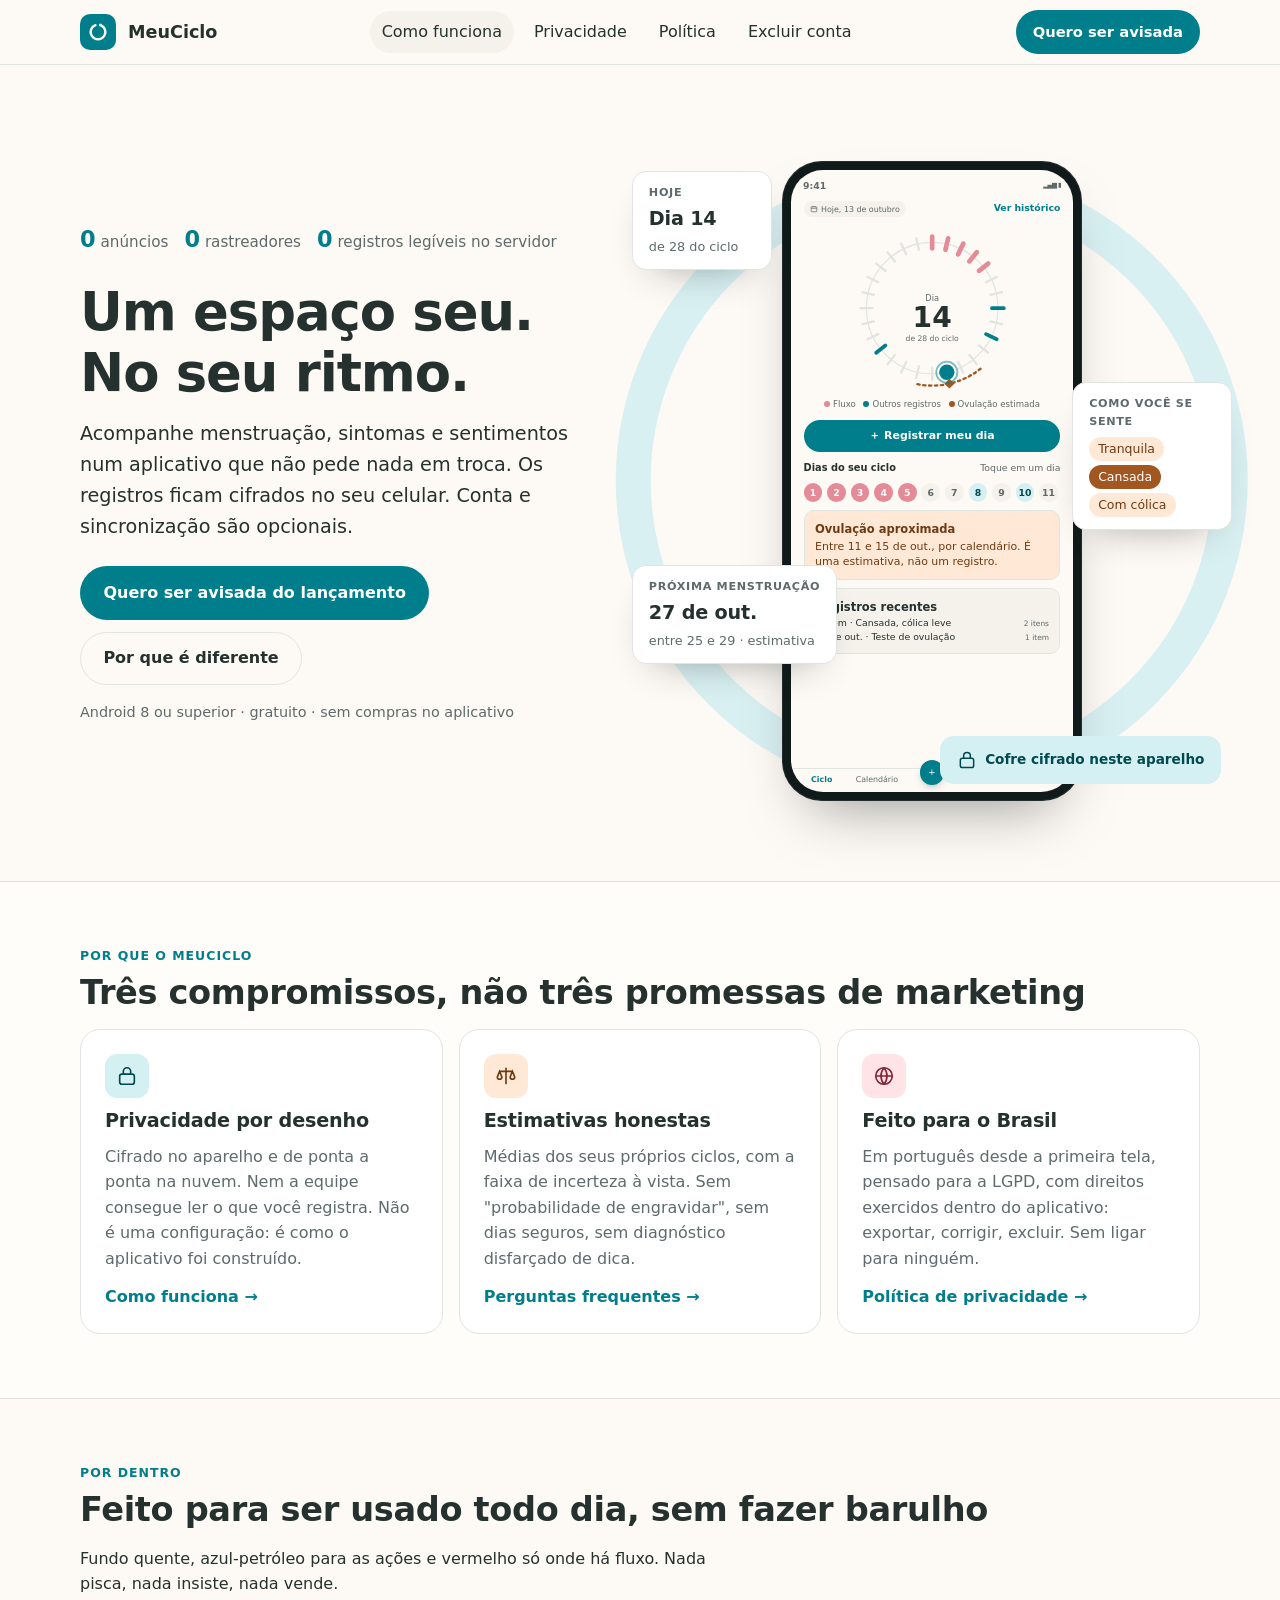
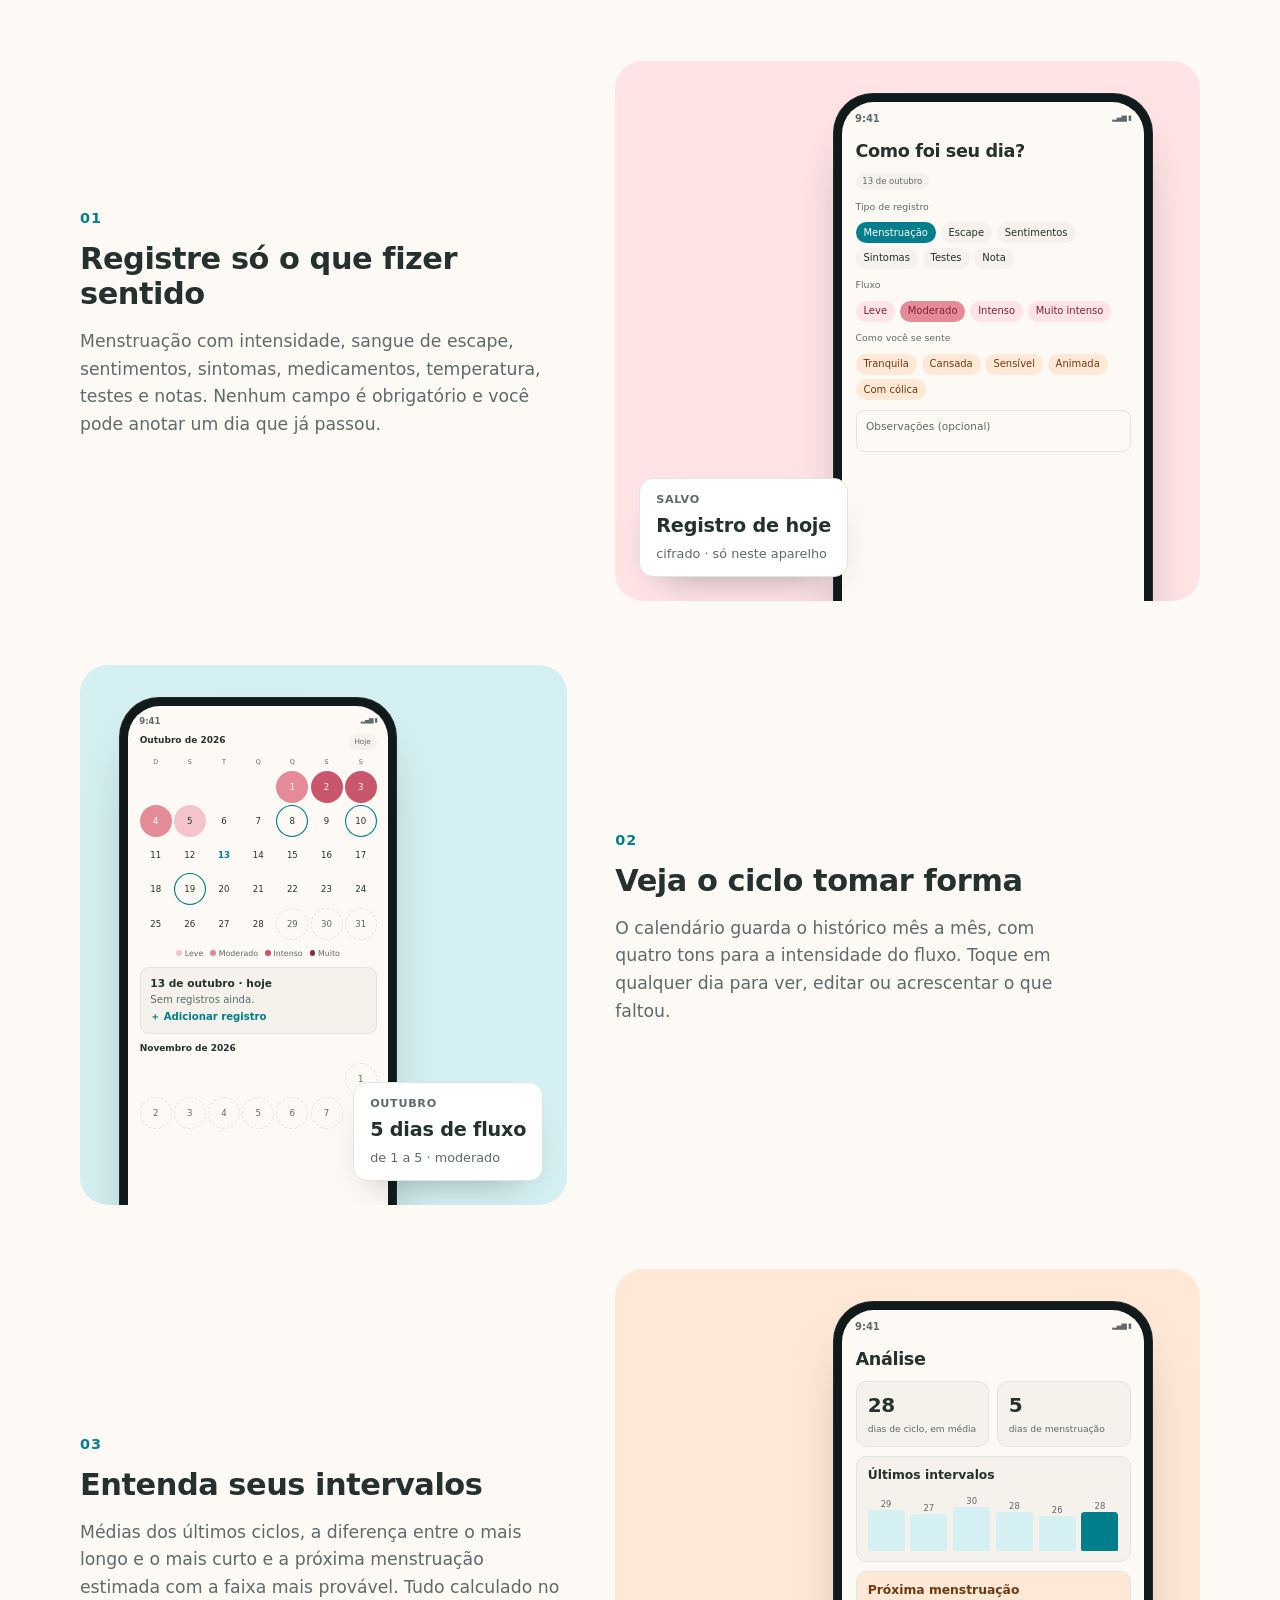
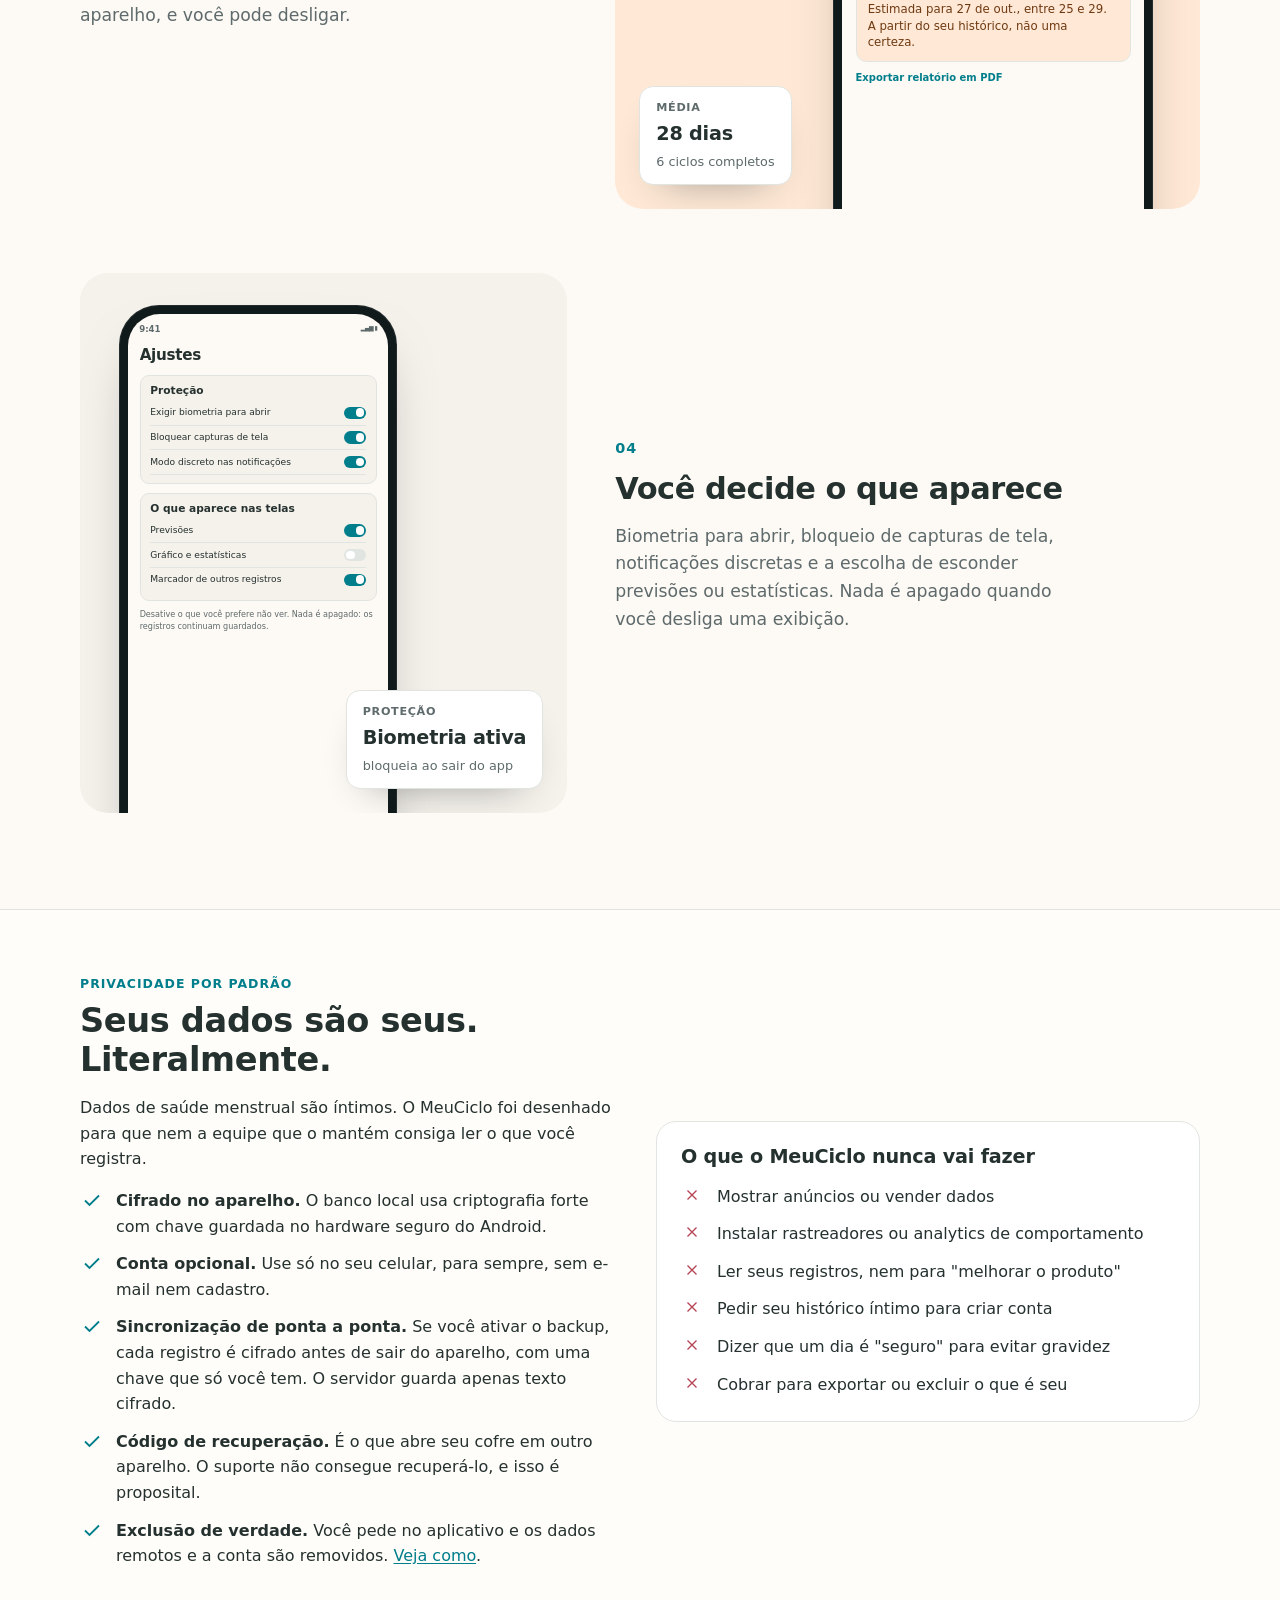
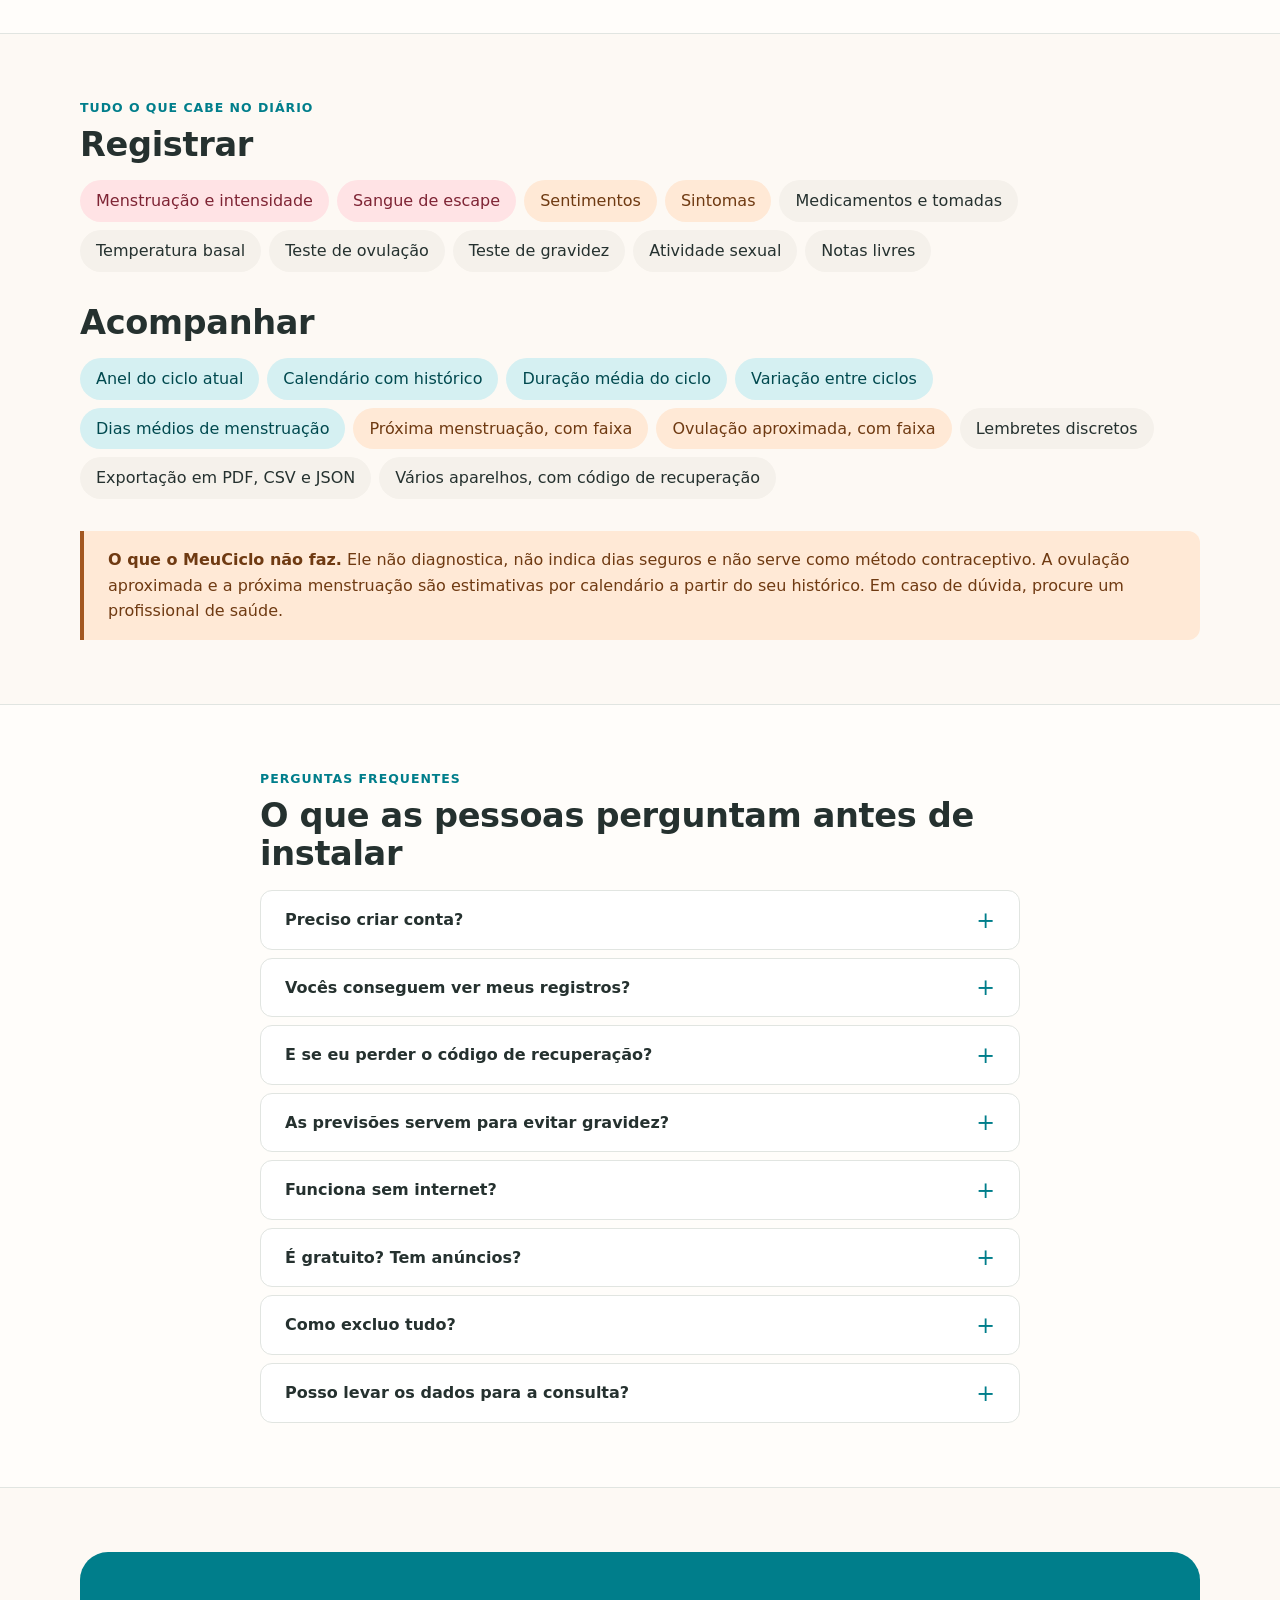
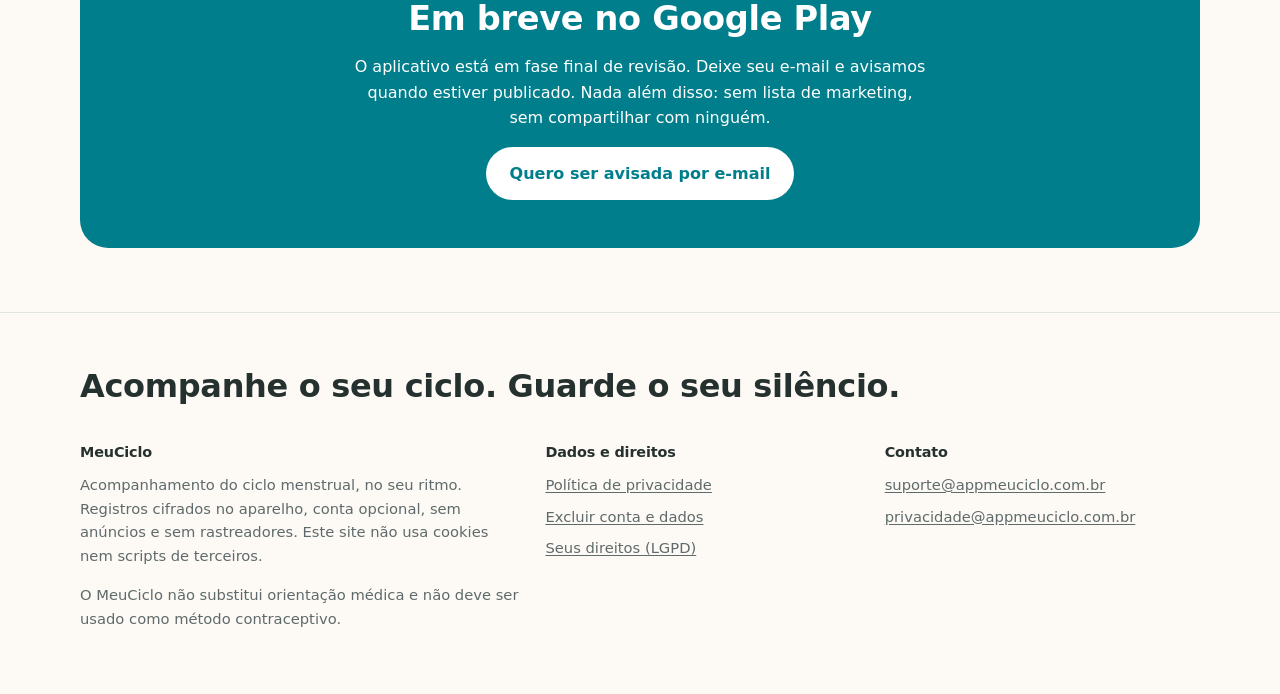
==== index.html @ abb81187 "Add privacy policy page for MeuCiclo application" ====
<!doctype html>
<html lang="pt-BR">
<head>
<meta charset="utf-8">
<meta name="viewport" content="width=device-width, initial-scale=1">
<title>MeuCiclo — um espaço seu, no seu ritmo</title>
<meta name="description" content="Aplicativo Android para acompanhar o ciclo menstrual com registros cifrados no aparelho, conta opcional, sem anúncios e sem rastreadores.">
<link rel="icon" href="/assets/logo.svg" type="image/svg+xml">
<link rel="canonical" href="https://appmeuciclo.com.br/">
<meta name="theme-color" content="#007E8B">
<meta property="og:title" content="MeuCiclo — um espaço seu, no seu ritmo">
<meta property="og:description" content="Aplicativo Android para acompanhar o ciclo menstrual com registros cifrados no aparelho, conta opcional, sem anúncios e sem rastreadores.">
<meta property="og:type" content="website">
<meta property="og:url" content="https://appmeuciclo.com.br/">
<meta property="og:locale" content="pt_BR">
<link rel="stylesheet" href="/assets/styles.css">
</head>
<body>
<a class="skip" href="#conteudo">Ir para o conteúdo</a>
<header class="top"><div class="wrap">
  <a class="brand" href="/"><svg viewBox="0 0 108 108" aria-hidden="true"><rect width="108" height="108" fill="#007E8B"/><path d="M61.52,33.33 A22,22 0 1 1 46.48,33.33" fill="none" stroke="#F7F9F6" stroke-width="7" stroke-linecap="round"/><circle cx="61.52" cy="33.33" r="4.5" fill="#D6EBE1"/></svg> MeuCiclo</a>
  <nav class="nav" aria-label="Principal">
    <a href="/#como-funciona" aria-current="page">Como funciona</a>
    <a href="/#privacidade">Privacidade</a>
    <a href="/privacidade">Política</a>
    <a href="/excluir-conta">Excluir conta</a>
  </nav>
  <a class="btn btn-primary btn-sm head-cta" href="#download">Quero ser avisada</a>
</div></header>
<main id="conteudo">
<section class="hero"><div class="wrap">
  <div class="hero-copy">
    <ul class="proof" aria-label="O que o MeuCiclo não tem">
      <li><b>0</b> anúncios</li><li><b>0</b> rastreadores</li><li><b>0</b> registros legíveis no servidor</li>
    </ul>
    <h1>Um espaço seu.<br>No seu ritmo.</h1>
    <p class="lead">Acompanhe menstruação, sintomas e sentimentos num aplicativo que não pede nada em troca. Os registros ficam cifrados no seu celular. Conta e sincronização são opcionais.</p>
    <div class="actions">
      <a class="btn btn-primary" href="#download">Quero ser avisada do lançamento</a>
      <a class="btn btn-ghost" href="#por-que">Por que é diferente</a>
    </div>
    <p class="note muted">Android 8 ou superior · gratuito · sem compras no aplicativo</p>
  </div>
  <div class="hero-art" aria-hidden="true">
    <div class="halo"></div>
    <div class="phone"><div class="screen"><div class="status"><span>9:41</span><span>▂▄▆ ▮</span></div><div class="body">
  <div class="row"><span class="chip"><svg viewBox="0 0 24 24" fill="none" stroke="currentColor" stroke-width="2.2" aria-hidden="true"><rect x="3.5" y="5" width="17" height="15.5" rx="2.5"/><path d="M3.5 10h17M8 3v4M16 3v4"/></svg> Hoje, 13 de outubro</span><span class="link">Ver histórico</span></div>
  <svg class="ring" viewBox="0 0 140 140" role="img" aria-label="Anel do ciclo com 28 dias, cinco dias de fluxo e o dia de hoje destacado"><circle cx="70" cy="70" r="56" fill="none" stroke="var(--outline)" stroke-width="1"/><line x1="70.0" y1="19.0" x2="70.0" y2="9.0" stroke="var(--flow-2)" stroke-width="4" stroke-linecap="round"/><line x1="81.3" y1="20.3" x2="83.6" y2="10.5" stroke="var(--flow-2)" stroke-width="4" stroke-linecap="round"/><line x1="92.1" y1="24.1" x2="96.5" y2="15.0" stroke="var(--flow-2)" stroke-width="4" stroke-linecap="round"/><line x1="101.8" y1="30.1" x2="108.0" y2="22.3" stroke="var(--flow-2)" stroke-width="4" stroke-linecap="round"/><line x1="109.9" y1="38.2" x2="117.7" y2="32.0" stroke="var(--flow-2)" stroke-width="4" stroke-linecap="round"/><line x1="115.9" y1="47.9" x2="125.0" y2="43.5" stroke="var(--outline)" stroke-width="2" stroke-linecap="round"/><line x1="119.7" y1="58.7" x2="129.5" y2="56.4" stroke="var(--outline)" stroke-width="2" stroke-linecap="round"/><line x1="121.0" y1="70.0" x2="131.0" y2="70.0" stroke="var(--primary)" stroke-width="3.2" stroke-linecap="round"/><line x1="119.7" y1="81.3" x2="129.5" y2="83.6" stroke="var(--outline)" stroke-width="2" stroke-linecap="round"/><line x1="115.9" y1="92.1" x2="125.0" y2="96.5" stroke="var(--primary)" stroke-width="3.2" stroke-linecap="round"/><line x1="109.9" y1="101.8" x2="117.7" y2="108.0" stroke="var(--outline)" stroke-width="2" stroke-linecap="round"/><line x1="101.8" y1="109.9" x2="108.0" y2="117.7" stroke="var(--outline)" stroke-width="2" stroke-linecap="round"/><line x1="92.1" y1="115.9" x2="96.5" y2="125.0" stroke="var(--outline)" stroke-width="2" stroke-linecap="round"/><line x1="81.3" y1="119.7" x2="83.6" y2="129.5" stroke="var(--outline)" stroke-width="2" stroke-linecap="round"/><line x1="70.0" y1="121.0" x2="70.0" y2="131.0" stroke="var(--outline)" stroke-width="2" stroke-linecap="round"/><line x1="58.7" y1="119.7" x2="56.4" y2="129.5" stroke="var(--outline)" stroke-width="2" stroke-linecap="round"/><line x1="47.9" y1="115.9" x2="43.5" y2="125.0" stroke="var(--outline)" stroke-width="2" stroke-linecap="round"/><line x1="38.2" y1="109.9" x2="32.0" y2="117.7" stroke="var(--outline)" stroke-width="2" stroke-linecap="round"/><line x1="30.1" y1="101.8" x2="22.3" y2="108.0" stroke="var(--primary)" stroke-width="3.2" stroke-linecap="round"/><line x1="24.1" y1="92.1" x2="15.0" y2="96.5" stroke="var(--outline)" stroke-width="2" stroke-linecap="round"/><line x1="20.3" y1="81.3" x2="10.5" y2="83.6" stroke="var(--outline)" stroke-width="2" stroke-linecap="round"/><line x1="19.0" y1="70.0" x2="9.0" y2="70.0" stroke="var(--outline)" stroke-width="2" stroke-linecap="round"/><line x1="20.3" y1="58.7" x2="10.5" y2="56.4" stroke="var(--outline)" stroke-width="2" stroke-linecap="round"/><line x1="24.1" y1="47.9" x2="15.0" y2="43.5" stroke="var(--outline)" stroke-width="2" stroke-linecap="round"/><line x1="30.1" y1="38.2" x2="22.3" y2="32.0" stroke="var(--outline)" stroke-width="2" stroke-linecap="round"/><line x1="38.2" y1="30.1" x2="32.0" y2="22.3" stroke="var(--outline)" stroke-width="2" stroke-linecap="round"/><line x1="47.9" y1="24.1" x2="43.5" y2="15.0" stroke="var(--outline)" stroke-width="2" stroke-linecap="round"/><line x1="58.7" y1="20.3" x2="56.4" y2="10.5" stroke="var(--outline)" stroke-width="2" stroke-linecap="round"/><path d="M111.2,121.6 A66,66 0 0 1 55.3,134.3" fill="none" stroke="var(--warm)" stroke-width="2" stroke-dasharray="2 3" stroke-linecap="round"/><rect x="81.7" y="131.3" width="6" height="6" transform="rotate(45 84.7 134.3)" fill="var(--warm)"/><circle cx="82.5" cy="124.6" r="6.5" fill="var(--primary)"/><circle cx="82.5" cy="124.6" r="9" fill="none" stroke="var(--primary)" stroke-width="1.5" opacity=".5"/><text x="70" y="64" text-anchor="middle" font-size="7" fill="var(--muted)">Dia</text><text x="70" y="86" text-anchor="middle" font-size="24" font-weight="800" fill="var(--fg)">14</text><text x="70" y="98" text-anchor="middle" font-size="6.5" fill="var(--muted)">de 28 do ciclo</text></svg>
  <div class="legend"><span style="--c:var(--flow-2)">Fluxo</span><span style="--c:var(--primary)">Outros registros</span><span style="--c:var(--warm)">Ovulação estimada</span></div>
  <div class="cta">＋ Registrar meu dia</div>
  <div class="row"><b>Dias do seu ciclo</b><span class="muted">Toque em um dia</span></div>
  <div class="dots"><i class="f">1</i><i class="f">2</i><i class="f">3</i><i class="f">4</i><i class="f">5</i><i>6</i><i>7</i><i class="o">8</i><i>9</i><i class="o">10</i><i>11</i><i>12</i><i>13</i><i class="t">14</i><i>15</i></div>
  <div class="card warm"><h4>Ovulação aproximada</h4>Entre 11 e 15 de out., por calendário. É uma estimativa, não um registro.</div>
  <div class="card"><h4>Registros recentes</h4><div class="row"><span>Ontem · Cansada, cólica leve</span><span class="label">2 itens</span></div><div class="row"><span>10 de out. · Teste de ovulação</span><span class="label">1 item</span></div></div>
</div><div class="tabs"><span class="on">Ciclo</span><span class="">Calendário</span><span><span class="fab">+</span></span><span class="">Análise</span><span class="">Perfil</span></div></div></div>
    <div class="frag f1"><span class="k">Hoje</span><b>Dia 14</b><small>de 28 do ciclo</small></div>
    <div class="frag f2"><span class="k">Como você se sente</span><div class="chips"><span>Tranquila</span><span class="on">Cansada</span><span>Com cólica</span></div></div>
    <div class="frag f3"><span class="k">Próxima menstruação</span><b>27 de out.</b><small>entre 25 e 29 · estimativa</small></div>
    <div class="frag f4"><svg viewBox="0 0 24 24" fill="none" stroke="currentColor" stroke-width="1.8" aria-hidden="true"><rect x="4" y="10" width="16" height="11" rx="2.5"/><path d="M8 10V7a4 4 0 0 1 8 0v3"/></svg><span>Cofre cifrado neste aparelho</span></div>
  </div>
</div></section>

<section id="por-que" class="alt"><div class="wrap">
  <p class="eyebrow">Por que o MeuCiclo</p>
  <h2>Três compromissos, não três promessas de marketing</h2>
  <div class="pillars">
    <a class="pillar" href="#privacidade"><span class="ic p"><svg viewBox="0 0 24 24" fill="none" stroke="currentColor" stroke-width="1.8" aria-hidden="true"><rect x="4" y="10" width="16" height="11" rx="2.5"/><path d="M8 10V7a4 4 0 0 1 8 0v3"/></svg></span><h3>Privacidade por desenho</h3><p>Cifrado no aparelho e de ponta a ponta na nuvem. Nem a equipe consegue ler o que você registra. Não é uma configuração: é como o aplicativo foi construído.</p><span class="more">Como funciona</span></a>
    <a class="pillar" href="#faq"><span class="ic w"><svg viewBox="0 0 24 24" fill="none" stroke="currentColor" stroke-width="1.8" aria-hidden="true"><path d="M12 3v18M5 7h14M5 7l-2.5 6a2.5 2.5 0 0 0 5 0L5 7zM19 7l-2.5 6a2.5 2.5 0 0 0 5 0L19 7z"/></svg></span><h3>Estimativas honestas</h3><p>Médias dos seus próprios ciclos, com a faixa de incerteza à vista. Sem "probabilidade de engravidar", sem dias seguros, sem diagnóstico disfarçado de dica.</p><span class="more">Perguntas frequentes</span></a>
    <a class="pillar" href="/privacidade"><span class="ic f"><svg viewBox="0 0 24 24" fill="none" stroke="currentColor" stroke-width="1.8" aria-hidden="true"><circle cx="12" cy="12" r="9"/><path d="M3.5 12h17M12 3a14 14 0 0 1 0 18M12 3a14 14 0 0 0 0 18"/></svg></span><h3>Feito para o Brasil</h3><p>Em português desde a primeira tela, pensado para a LGPD, com direitos exercidos dentro do aplicativo: exportar, corrigir, excluir. Sem ligar para ninguém.</p><span class="more">Política de privacidade</span></a>
  </div>
</div></section>

<section id="como-funciona"><div class="wrap">
  <p class="eyebrow">Por dentro</p>
  <h2>Feito para ser usado todo dia, sem fazer barulho</h2>
  <p class="intro">Fundo quente, azul-petróleo para as ações e vermelho só onde há fluxo. Nada pisca, nada insiste, nada vende.</p>
  <div class="zig">
  <div class="zig-text"><span class="n">01</span><h3>Registre só o que fizer sentido</h3><p>Menstruação com intensidade, sangue de escape, sentimentos, sintomas, medicamentos, temperatura, testes e notas. Nenhum campo é obrigatório e você pode anotar um dia que já passou.</p></div>
  <div class="zig-art t-flow"><div class="frag"><span class="k">Salvo</span><b>Registro de hoje</b><small>cifrado · só neste aparelho</small></div><div class="phone"><div class="screen"><div class="status"><span>9:41</span><span>▂▄▆ ▮</span></div><div class="body">
  <h4 class="title">Como foi seu dia?</h4>
  <div class="row"><span class="chip">13 de outubro</span></div>
  <div class="label">Tipo de registro</div>
  <div class="choices"><span class="sel">Menstruação</span><span>Escape</span><span>Sentimentos</span><span>Sintomas</span><span>Testes</span><span>Nota</span></div>
  <div class="label">Fluxo</div>
  <div class="choices"><span class="fl">Leve</span><span class="fl sel" style="background:var(--flow-2)">Moderado</span><span class="fl">Intenso</span><span class="fl">Muito intenso</span></div>
  <div class="label">Como você se sente</div>
  <div class="choices"><span class="mood">Tranquila</span><span class="mood">Cansada</span><span class="mood">Sensível</span><span class="mood">Animada</span><span class="mood">Com cólica</span></div>
  <div class="field">Observações (opcional)</div>
  <div class="cta push">Salvar</div>
</div><div class="tabs"><span class="">Ciclo</span><span class="">Calendário</span><span><span class="fab">+</span></span><span class="">Análise</span><span class="">Perfil</span></div></div></div></div>
</div>
  <div class="zig flip">
  <div class="zig-text"><span class="n">02</span><h3>Veja o ciclo tomar forma</h3><p>O calendário guarda o histórico mês a mês, com quatro tons para a intensidade do fluxo. Toque em qualquer dia para ver, editar ou acrescentar o que faltou.</p></div>
  <div class="zig-art t-teal"><div class="frag"><span class="k">Outubro</span><b>5 dias de fluxo</b><small>de 1 a 5 · moderado</small></div><div class="phone"><div class="screen"><div class="status"><span>9:41</span><span>▂▄▆ ▮</span></div><div class="body">
  <div class="row"><b>Outubro de 2026</b><span class="chip">Hoje</span></div>
  <div class="cal"><span class="h">D</span><span class="h">S</span><span class="h">T</span><span class="h">Q</span><span class="h">Q</span><span class="h">S</span><span class="h">S</span><i></i><i></i><i></i><i></i><i class="f2">1</i><i class="f3">2</i><i class="f3">3</i><i class="f2">4</i><i class="f1">5</i><i class="">6</i><i class="">7</i><i class="o">8</i><i class="">9</i><i class="o">10</i><i class="">11</i><i class="">12</i><i class="today">13</i><i class="">14</i><i class="">15</i><i class="">16</i><i class="">17</i><i class="">18</i><i class="o">19</i><i class="">20</i><i class="">21</i><i class="">22</i><i class="">23</i><i class="">24</i><i class="">25</i><i class="">26</i><i class="">27</i><i class="">28</i><i class="p">29</i><i class="p">30</i><i class="p">31</i></div>
  <div class="legend"><span style="--c:var(--flow-1)">Leve</span><span style="--c:var(--flow-2)">Moderado</span><span style="--c:var(--flow-3)">Intenso</span><span style="--c:var(--flow-4)">Muito</span></div>
  <div class="card"><h4>13 de outubro · hoje</h4><div class="muted">Sem registros ainda.</div><div class="link" style="margin-top:.3em">＋ Adicionar registro</div></div>
  <div class="row"><b>Novembro de 2026</b></div>
  <div class="cal" aria-hidden="true"><i class=""></i><i class=""></i><i class=""></i><i class=""></i><i class=""></i><i class=""></i><i class="p">1</i><i class="p">2</i><i class="p">3</i><i class="p">4</i><i class="p">5</i><i class="p">6</i><i class="p">7</i></div>
</div><div class="tabs"><span class="">Ciclo</span><span class="on">Calendário</span><span><span class="fab">+</span></span><span class="">Análise</span><span class="">Perfil</span></div></div></div></div>
</div>
  <div class="zig">
  <div class="zig-text"><span class="n">03</span><h3>Entenda seus intervalos</h3><p>Médias dos últimos ciclos, a diferença entre o mais longo e o mais curto e a próxima menstruação estimada com a faixa mais provável. Tudo calculado no aparelho, e você pode desligar.</p></div>
  <div class="zig-art t-warm"><div class="frag"><span class="k">Média</span><b>28 dias</b><small>6 ciclos completos</small></div><div class="phone"><div class="screen"><div class="status"><span>9:41</span><span>▂▄▆ ▮</span></div><div class="body">
  <h4 class="title">Análise</h4>
  <div class="stat"><div class="card"><b>28</b><small>dias de ciclo, em média</small></div><div class="card"><b>5</b><small>dias de menstruação</small></div></div>
  <div class="card"><h4>Últimos intervalos</h4><div class="bars"><i data-v="29" style="height:78%"></i><i data-v="27" style="height:70%"></i><i data-v="30" style="height:84%"></i><i data-v="28" style="height:74%"></i><i data-v="26" style="height:66%"></i><i class="hi" data-v="28" style="height:74%"></i></div></div>
  <div class="card warm"><h4>Próxima menstruação</h4>Estimada para 27 de out., entre 25 e 29. A partir do seu histórico, não uma certeza.</div>
  <div class="row"><span class="link">Exportar relatório em PDF</span></div>
</div><div class="tabs"><span class="">Ciclo</span><span class="">Calendário</span><span><span class="fab">+</span></span><span class="on">Análise</span><span class="">Perfil</span></div></div></div></div>
</div>
  <div class="zig flip">
  <div class="zig-text"><span class="n">04</span><h3>Você decide o que aparece</h3><p>Biometria para abrir, bloqueio de capturas de tela, notificações discretas e a escolha de esconder previsões ou estatísticas. Nada é apagado quando você desliga uma exibição.</p></div>
  <div class="zig-art"><div class="frag"><span class="k">Proteção</span><b>Biometria ativa</b><small>bloqueia ao sair do app</small></div><div class="phone"><div class="screen"><div class="status"><span>9:41</span><span>▂▄▆ ▮</span></div><div class="body">
  <h4 class="title">Ajustes</h4>
  <div class="card"><h4>Proteção</h4>
    <div class="toggle">Exigir biometria para abrir<i></i></div>
    <div class="toggle">Bloquear capturas de tela<i></i></div>
    <div class="toggle">Modo discreto nas notificações<i></i></div>
  </div>
  <div class="card"><h4>O que aparece nas telas</h4>
    <div class="toggle">Previsões<i></i></div>
    <div class="toggle">Gráfico e estatísticas<i class="off"></i></div>
    <div class="toggle" style="border:0">Marcador de outros registros<i></i></div>
  </div>
  <div class="label">Desative o que você prefere não ver. Nada é apagado: os registros continuam guardados.</div>
</div><div class="tabs"><span class="">Ciclo</span><span class="">Calendário</span><span><span class="fab">+</span></span><span class="">Análise</span><span class="on">Perfil</span></div></div></div></div>
</div>
</div></section>

<section id="privacidade" class="alt"><div class="wrap">
  <div class="split">
    <div>
      <p class="eyebrow">Privacidade por padrão</p>
      <h2>Seus dados são seus. Literalmente.</h2>
      <p>Dados de saúde menstrual são íntimos. O MeuCiclo foi desenhado para que nem a equipe que o mantém consiga ler o que você registra.</p>
      <ul class="checks">
        <li><svg viewBox="0 0 24 24" fill="none" stroke="currentColor" stroke-width="1.8" aria-hidden="true"><path d="M5 12.5l4.5 4.5L19 7.5"/></svg><span><strong>Cifrado no aparelho.</strong> O banco local usa criptografia forte com chave guardada no hardware seguro do Android.</span></li>
        <li><svg viewBox="0 0 24 24" fill="none" stroke="currentColor" stroke-width="1.8" aria-hidden="true"><path d="M5 12.5l4.5 4.5L19 7.5"/></svg><span><strong>Conta opcional.</strong> Use só no seu celular, para sempre, sem e-mail nem cadastro.</span></li>
        <li><svg viewBox="0 0 24 24" fill="none" stroke="currentColor" stroke-width="1.8" aria-hidden="true"><path d="M5 12.5l4.5 4.5L19 7.5"/></svg><span><strong>Sincronização de ponta a ponta.</strong> Se você ativar o backup, cada registro é cifrado antes de sair do aparelho, com uma chave que só você tem. O servidor guarda apenas texto cifrado.</span></li>
        <li><svg viewBox="0 0 24 24" fill="none" stroke="currentColor" stroke-width="1.8" aria-hidden="true"><path d="M5 12.5l4.5 4.5L19 7.5"/></svg><span><strong>Código de recuperação.</strong> É o que abre seu cofre em outro aparelho. O suporte não consegue recuperá-lo, e isso é proposital.</span></li>
        <li><svg viewBox="0 0 24 24" fill="none" stroke="currentColor" stroke-width="1.8" aria-hidden="true"><path d="M5 12.5l4.5 4.5L19 7.5"/></svg><span><strong>Exclusão de verdade.</strong> Você pede no aplicativo e os dados remotos e a conta são removidos. <a href="/excluir-conta">Veja como</a>.</span></li>
      </ul>
    </div>
    <div class="never">
      <h3>O que o MeuCiclo nunca vai fazer</h3>
      <ul>
        <li><svg viewBox="0 0 24 24" fill="none" stroke="currentColor" stroke-width="1.8" aria-hidden="true"><path d="M6 6l12 12M18 6L6 18"/></svg>Mostrar anúncios ou vender dados</li>
        <li><svg viewBox="0 0 24 24" fill="none" stroke="currentColor" stroke-width="1.8" aria-hidden="true"><path d="M6 6l12 12M18 6L6 18"/></svg>Instalar rastreadores ou analytics de comportamento</li>
        <li><svg viewBox="0 0 24 24" fill="none" stroke="currentColor" stroke-width="1.8" aria-hidden="true"><path d="M6 6l12 12M18 6L6 18"/></svg>Ler seus registros, nem para "melhorar o produto"</li>
        <li><svg viewBox="0 0 24 24" fill="none" stroke="currentColor" stroke-width="1.8" aria-hidden="true"><path d="M6 6l12 12M18 6L6 18"/></svg>Pedir seu histórico íntimo para criar conta</li>
        <li><svg viewBox="0 0 24 24" fill="none" stroke="currentColor" stroke-width="1.8" aria-hidden="true"><path d="M6 6l12 12M18 6L6 18"/></svg>Dizer que um dia é "seguro" para evitar gravidez</li>
        <li><svg viewBox="0 0 24 24" fill="none" stroke="currentColor" stroke-width="1.8" aria-hidden="true"><path d="M6 6l12 12M18 6L6 18"/></svg>Cobrar para exportar ou excluir o que é seu</li>
      </ul>
    </div>
  </div>
</div></section>

<section id="recursos"><div class="wrap">
  <p class="eyebrow">Tudo o que cabe no diário</p>
  <h2>Registrar</h2>
  <ul class="cloud" aria-label="Tipos de registro">
    <li class="f">Menstruação e intensidade</li><li class="f">Sangue de escape</li><li class="w">Sentimentos</li><li class="w">Sintomas</li><li>Medicamentos e tomadas</li><li>Temperatura basal</li><li>Teste de ovulação</li><li>Teste de gravidez</li><li>Atividade sexual</li><li>Notas livres</li>
  </ul>
  <h2 style="margin-top:var(--s-8)">Acompanhar</h2>
  <ul class="cloud" aria-label="O que o aplicativo calcula">
    <li class="p">Anel do ciclo atual</li><li class="p">Calendário com histórico</li><li class="p">Duração média do ciclo</li><li class="p">Variação entre ciclos</li><li class="p">Dias médios de menstruação</li><li class="w">Próxima menstruação, com faixa</li><li class="w">Ovulação aproximada, com faixa</li><li>Lembretes discretos</li><li>Exportação em PDF, CSV e JSON</li><li>Vários aparelhos, com código de recuperação</li>
  </ul>
  <div class="callout" style="margin-top:var(--s-8)">
    <p><strong>O que o MeuCiclo não faz.</strong> Ele não diagnostica, não indica dias seguros e não serve como método contraceptivo. A ovulação aproximada e a próxima menstruação são estimativas por calendário a partir do seu histórico. Em caso de dúvida, procure um profissional de saúde.</p>
  </div>
</div></section>

<section id="faq" class="alt"><div class="wrap narrow">
  <p class="eyebrow">Perguntas frequentes</p>
  <h2>O que as pessoas perguntam antes de instalar</h2>
  <div class="faq">
    <details><summary>Preciso criar conta?</summary><p>Não. O aplicativo funciona por completo sem conta, sem e-mail e sem internet. A conta só serve para guardar uma cópia cifrada e recuperar o histórico em outro aparelho, e você pode criá-la depois, em Ajustes.</p></details>
    <details><summary>Vocês conseguem ver meus registros?</summary><p>Não. No aparelho, o banco é cifrado com uma chave que fica no hardware seguro do Android. Na nuvem, cada registro é cifrado antes de sair do celular com uma chave que só você tem. O servidor guarda texto cifrado, e o painel da equipe não tem acesso nem às chaves nem ao conteúdo.</p></details>
    <details><summary>E se eu perder o código de recuperação?</summary><p>Enquanto você tiver um aparelho com o aplicativo aberto, seus dados continuam lá e você pode exportá-los. Sem o código e sem nenhum aparelho vinculado, o cofre na nuvem não pode ser aberto por ninguém, nem por nós. É o preço de ninguém mais poder ler seus dados. Guarde o código num lugar seguro assim que ele aparecer.</p></details>
    <details><summary>As previsões servem para evitar gravidez?</summary><p>Não. A próxima menstruação e a ovulação aproximada são estimativas por calendário, a partir dos seus intervalos anteriores, e vêm sempre com uma faixa de incerteza. O MeuCiclo não identifica dias seguros nem substitui métodos contraceptivos ou orientação médica.</p></details>
    <details><summary>Funciona sem internet?</summary><p>Sim. Registrar, consultar o calendário, ver as médias e exportar funcionam em modo avião. A internet só é usada se você ativar a sincronização ou enviar uma mensagem ao suporte.</p></details>
    <details><summary>É gratuito? Tem anúncios?</summary><p>É gratuito, sem anúncios, sem compras no aplicativo e sem venda de dados. Não há plano pago que destrave recursos.</p></details>
    <details><summary>Como excluo tudo?</summary><p>Em Perfil → Privacidade e seus dados → Solicitar exclusão da conta. Os dados remotos e a conta são removidos; a cópia local você apaga ao sair ou desinstalar. O passo a passo está em <a href="/excluir-conta">Excluir conta</a>.</p></details>
    <details><summary>Posso levar os dados para a consulta?</summary><p>Sim. Exporte um relatório em PDF, ou os dados em CSV e JSON, direto do aparelho. O arquivo vai para onde você escolher, e só você decide com quem compartilhar.</p></details>
  </div>
</div></section>

<section id="download"><div class="wrap">
  <div class="cta-band">
    <h2>Em breve no Google Play</h2>
    <p>O aplicativo está em fase final de revisão. Deixe seu e-mail e avisamos quando estiver publicado. Nada além disso: sem lista de marketing, sem compartilhar com ninguém.</p>
    <a class="btn btn-primary" href="mailto:suporte@appmeuciclo.com.br?subject=Quero%20ser%20avisada%20do%20lan%C3%A7amento">Quero ser avisada por e-mail</a>
  </div>
</div></section>
</main>
<footer><div class="wrap tagline"><p class="brand-line">Acompanhe o seu ciclo. Guarde o seu silêncio.</p></div><div class="wrap">
  <div>
    <h3>MeuCiclo</h3>
    <p>Acompanhamento do ciclo menstrual, no seu ritmo. Registros cifrados no aparelho, conta opcional, sem anúncios e sem rastreadores. Este site não usa cookies nem scripts de terceiros.</p>
    <p>O MeuCiclo não substitui orientação médica e não deve ser usado como método contraceptivo.</p>
  </div>
  <div>
    <h3>Dados e direitos</h3>
    <ul>
      <li><a href="/privacidade">Política de privacidade</a></li>
      <li><a href="/excluir-conta">Excluir conta e dados</a></li>
      <li><a href="/privacidade#direitos">Seus direitos (LGPD)</a></li>
    </ul>
  </div>
  <div>
    <h3>Contato</h3>
    <ul>
      <li><a href="mailto:suporte@appmeuciclo.com.br">suporte@appmeuciclo.com.br</a></li>
      <li><a href="mailto:privacidade@appmeuciclo.com.br">privacidade@appmeuciclo.com.br</a></li>
    </ul>
  </div>
</div></footer>
</body>
</html>
---- assets/styles.css ----
/* MeuCiclo — site institucional. Tokens espelham android/design/Theme.kt. */
:root {
  --bg: #FDF9F4; --fg: #25312F; --muted: #5E6A6B; --outline: #E1E5E1;
  --surface: #FFFFFF; --surface-low: #FFFDFA; --surface-2: #F5F1EB; --surface-3: #EFEAE3;
  --primary: #007E8B; --on-primary: #FFFFFF; --primary-soft: #D5F0F2; --on-primary-soft: #00494F;
  --flow: #B74454; --flow-soft: #FFE3E5; --on-flow-soft: #7E2434;
  --warm: #A35720; --warm-soft: #FFE9D6; --on-warm-soft: #6F3A12;
  --flow-1: #F3C4CA; --flow-2: #E58A97; --flow-3: #C9566A; --flow-4: #8E2A3C;
  --r-s: 12px; --r-m: 20px; --r-l: 28px;
  --s-1: 4px; --s-2: 8px; --s-3: 12px; --s-4: 16px; --s-6: 24px; --s-8: 32px; --s-12: 48px; --s-16: 64px; --s-24: 96px;
  --font: system-ui, -apple-system, "Segoe UI", Roboto, "Helvetica Neue", Arial, sans-serif;
  color-scheme: light dark;
}
@media (prefers-color-scheme: dark) {
  :root {
    --bg: #121A1B; --fg: #E4ECEB; --muted: #B7C5C4; --outline: #3C4849;
    --surface: #182223; --surface-low: #0C1314; --surface-2: #1F2A2B; --surface-3: #293435;
    --primary: #8CD4DA; --on-primary: #00363C; --primary-soft: #164A50; --on-primary-soft: #BDEDF0;
    --flow: #FFADB5; --flow-soft: #5E2E38; --on-flow-soft: #FFDADF;
    --warm: #F1B786; --warm-soft: #513923; --on-warm-soft: #FFDFC2;
    --flow-1: #5E2E38; --flow-2: #8A3E4C; --flow-3: #C25E70; --flow-4: #FFADB5;
  }
}
*, *::before, *::after { box-sizing: border-box; }
html { scroll-behavior: smooth; }
@media (prefers-reduced-motion: reduce) { html { scroll-behavior: auto; } }
body { margin: 0; background: var(--bg); color: var(--fg); font-family: var(--font); font-size: 1rem; line-height: 1.6; -webkit-font-smoothing: antialiased; }
img, svg { display: block; max-width: 100%; }
a { color: var(--primary); text-underline-offset: 0.15em; }
a:focus-visible, button:focus-visible { outline: 3px solid var(--primary); outline-offset: 3px; border-radius: 4px; }
h1, h2, h3 { line-height: 1.15; letter-spacing: -0.01em; margin: 0 0 var(--s-4); font-weight: 800; }
h1 { font-size: clamp(2.1rem, 5vw, 3.3rem); letter-spacing: -0.02em; }
h2 { font-size: clamp(1.6rem, 3vw, 2.1rem); }
h3 { font-size: 1.2rem; font-weight: 700; }
p { margin: 0 0 var(--s-4); }
.muted { color: var(--muted); }
.wrap { width: min(1120px, 100% - 2rem); margin-inline: auto; }
.skip { position: absolute; left: -999px; top: 0; background: var(--primary); color: var(--on-primary); padding: var(--s-2) var(--s-4); }
.skip:focus { left: var(--s-4); z-index: 10; }

/* Cabeçalho */
.top { position: sticky; top: 0; background: color-mix(in srgb, var(--bg) 88%, transparent); backdrop-filter: blur(10px); border-bottom: 1px solid var(--outline); z-index: 5; }
.top .wrap { display: flex; align-items: center; justify-content: space-between; gap: var(--s-4); min-height: 64px; }
.brand { display: inline-flex; align-items: center; gap: var(--s-3); color: var(--fg); text-decoration: none; font-weight: 800; font-size: 1.1rem; }
.brand svg { width: 36px; height: 36px; border-radius: 10px; }
.nav { display: flex; gap: var(--s-2); flex-wrap: wrap; }
.nav a { color: var(--fg); text-decoration: none; padding: var(--s-2) var(--s-3); border-radius: 999px; font-weight: 500; }
.nav a:hover, .nav a[aria-current="page"] { background: var(--surface-2); }
@media (max-width: 640px) {
  .top .wrap { flex-wrap: wrap; padding-bottom: var(--s-2); }
  .nav { width: 100%; flex-wrap: nowrap; overflow-x: auto; scrollbar-width: none; margin-inline: -1rem; padding-inline: 1rem; }
  .nav::-webkit-scrollbar { display: none; }
  .nav a { white-space: nowrap; }
}

/* Botões e selos */
.btn { display: inline-flex; align-items: center; gap: var(--s-2); padding: 0.8rem 1.4rem; border-radius: 999px; font-weight: 600; text-decoration: none; border: 1px solid transparent; }
.btn-primary { background: var(--primary); color: var(--on-primary); }
.btn-primary:hover { filter: brightness(0.95); }
.btn-ghost { background: transparent; color: var(--fg); border-color: var(--outline); }
.btn-ghost:hover { background: var(--surface-2); }
.pill { display: inline-flex; align-items: center; gap: var(--s-2); background: var(--surface-2); color: var(--muted); border-radius: 999px; padding: var(--s-1) var(--s-3); font-size: 0.85rem; font-weight: 500; }
.pill .dot { width: 8px; height: 8px; border-radius: 50%; background: var(--primary); }

/* Herói */
.hero { padding: var(--s-16) 0 var(--s-12); overflow: hidden; }
.hero .wrap { display: grid; gap: var(--s-12); align-items: center; }
@media (min-width: 900px) { .hero .wrap { grid-template-columns: 1.05fr 1fr; } }
.hero p.lead { font-size: 1.2rem; max-width: 34rem; }
.hero .actions { display: flex; flex-wrap: wrap; gap: var(--s-3); margin-top: var(--s-6); }
.hero .note { font-size: 0.9rem; margin-top: var(--s-4); }

/* Mockups de telas. O celular é um contêiner: tudo dentro escala com a largura dele
   (14px de corpo a 360px de largura, como no Android em 1x). */
/* Unidades cqw só valem para descendentes do contêiner: a moldura usa px. */
.phone { width: min(360px, 100%); aspect-ratio: 9 / 19.2; container-type: inline-size; background: #111a1b; border-radius: 40px; padding: 9px; box-shadow: 0 0 0 1px rgba(255,255,255,.08) inset, 0 30px 60px -30px rgba(20,30,30,.5); }
.screen { background: var(--bg); color: var(--fg); border-radius: 32px; height: 100%; overflow: hidden; display: flex; flex-direction: column; font-size: 3.89cqw; line-height: 1.4; }
.screen .status { display: flex; justify-content: space-between; align-items: center; padding: 1em 1.3em .2em; font-size: .85em; font-weight: 600; color: var(--muted); }
.screen .status span:last-child { font-size: .7em; letter-spacing: -.1em; }
.screen .body { padding: .6em 1.15em 1em; display: flex; flex-direction: column; gap: .8em; flex: 1; }
.screen .title { font-size: 1.5em; font-weight: 800; letter-spacing: -.02em; margin: .2em 0 0; }
.screen h4 { margin: 0 0 .15em; font-size: 1.05em; font-weight: 700; }
.screen .chip { align-self: flex-start; display: inline-flex; gap: .4em; align-items: center; background: var(--surface-2); color: var(--muted); border-radius: 999px; padding: .35em .8em; font-size: .85em; font-weight: 500; }
.screen .chip svg { width: 1em; height: 1em; }
.screen .ring { width: 64%; height: auto; align-self: center; }
.screen .legend { display: flex; gap: .9em; font-size: .78em; color: var(--muted); justify-content: center; white-space: nowrap; }
.screen .legend span::before { content: ""; display: inline-block; width: .7em; height: .7em; border-radius: 50%; background: var(--c); margin-right: .35em; }
.screen .cta { background: var(--primary); color: var(--on-primary); border-radius: 999px; text-align: center; padding: .75em; font-weight: 600; font-size: 1em; }
.screen .row { display: flex; justify-content: space-between; align-items: baseline; font-size: .85em; gap: .5em; }
.screen .row b { font-size: 1.05em; }
.screen .dots { display: flex; gap: .45em; overflow: hidden; }
.screen .dots i { flex: 0 0 2em; height: 2em; border-radius: 50%; display: grid; place-items: center; font-style: normal; font-size: .85em; font-weight: 600; background: var(--surface-2); color: var(--muted); }
.screen .dots i.f { background: var(--flow-2); color: #fff; }
.screen .dots i.t { outline: .15em solid var(--primary); color: var(--primary); background: var(--primary-soft); }
.screen .dots i.o { background: var(--primary-soft); color: var(--on-primary-soft); }
.screen .tabs { margin-top: auto; display: grid; grid-template-columns: repeat(5, 1fr); align-items: center; border-top: 1px solid var(--outline); padding: .6em .4em .9em; font-size: .72em; color: var(--muted); text-align: center; }
.screen .tabs .on { color: var(--primary); font-weight: 600; }
.screen .tabs .fab { width: 2.8em; height: 2.8em; border-radius: 50%; background: var(--primary); color: var(--on-primary); display: grid; place-items: center; margin: -1.6em auto 0; font-size: 1.1em; font-weight: 400; box-shadow: 0 .4em 1em -.4em rgba(0,0,0,.4); }
.screen .card { background: var(--surface-2); border-radius: .9em; padding: .85em .95em; }
.screen .card.warm { background: var(--warm-soft); color: var(--on-warm-soft); }
.screen .cal { display: grid; grid-template-columns: repeat(7, 1fr); gap: .25em; text-align: center; font-size: .85em; }
.screen .cal .h { color: var(--muted); font-size: .75em; padding-bottom: .3em; }
.screen .cal i { font-style: normal; aspect-ratio: 1; display: grid; place-items: center; border-radius: 50%; }
.screen .cal .f1 { background: var(--flow-1); } .screen .cal .f2 { background: var(--flow-2); color: #fff; } .screen .cal .f3 { background: var(--flow-3); color: #fff; } .screen .cal .f4 { background: var(--flow-4); color: #fff; }
.screen .cal .o { box-shadow: 0 0 0 .13em var(--primary) inset; }
.screen .cal .today { font-weight: 700; color: var(--primary); }
.screen .cal .p { color: var(--muted); border: 1px dashed var(--outline); }
.screen .label { color: var(--muted); font-size: .8em; }
.screen .choices { display: flex; flex-wrap: wrap; gap: .4em; }
.screen .choices span { background: var(--surface-2); border-radius: 999px; padding: .35em .8em; font-size: .85em; font-weight: 500; }
.screen .choices .sel { background: var(--primary); color: var(--on-primary); }
.screen .choices .fl { background: var(--flow-soft); color: var(--on-flow-soft); }
.screen .choices .mood { background: var(--warm-soft); color: var(--on-warm-soft); }
.screen .field { border: 1px solid var(--outline); border-radius: .8em; padding: .8em .9em; color: var(--muted); font-size: .9em; min-height: 4em; }
.screen .bars { display: flex; align-items: flex-end; gap: .5em; height: 5.5em; padding-top: 1em; }
.screen .bars i { flex: 1; background: var(--primary-soft); border-radius: .3em .3em .15em .15em; position: relative; }
.screen .bars i.hi { background: var(--primary); }
.screen .bars i::after { content: attr(data-v); position: absolute; top: -1.3em; left: 0; right: 0; text-align: center; font-size: .72em; font-style: normal; color: var(--muted); }
.screen .stat { display: grid; grid-template-columns: 1fr 1fr; gap: .6em; }
.screen .stat .card b { display: block; font-size: 1.7em; letter-spacing: -.02em; }
.screen .stat .card small { font-size: .78em; color: var(--muted); }
.screen .toggle { display: flex; justify-content: space-between; align-items: center; padding: .6em 0; border-bottom: 1px solid var(--outline); font-size: .9em; gap: .5em; }
.screen .toggle i { width: 2.4em; height: 1.35em; border-radius: 999px; background: var(--primary); position: relative; flex: none; }
.screen .toggle i::after { content: ""; position: absolute; right: .2em; top: .2em; width: .95em; height: .95em; border-radius: 50%; background: var(--on-primary); }
.screen .toggle i.off { background: var(--outline); } .screen .toggle i.off::after { right: auto; left: .2em; background: var(--surface); }
.screen .link { color: var(--primary); font-weight: 600; }
.screen .push { margin-top: auto; }
.caption { text-align: center; font-size: 0.9rem; color: var(--muted); margin-top: var(--s-3); }
figure { margin: 0; }

/* Seções */
section { padding: var(--s-16) 0; }
section.alt { background: var(--surface-low); border-block: 1px solid var(--outline); }
.eyebrow { color: var(--primary); font-weight: 700; letter-spacing: 0.08em; text-transform: uppercase; font-size: 0.78rem; margin-bottom: var(--s-2); }
.intro { max-width: 40rem; margin-bottom: var(--s-8); }
.steps { display: grid; gap: var(--s-6); counter-reset: step; }
@media (min-width: 760px) { .steps { grid-template-columns: repeat(3, 1fr); } }
.step { padding-top: var(--s-4); border-top: 2px solid var(--outline); }
.step::before { counter-increment: step; content: counter(step, decimal-leading-zero); display: block; color: var(--primary); font-weight: 800; font-size: 0.9rem; margin-bottom: var(--s-3); }
.grid { display: grid; gap: var(--s-4); }
@media (min-width: 640px) { .grid.two { grid-template-columns: 1fr 1fr; } }
@media (min-width: 900px) { .grid.three { grid-template-columns: repeat(3, 1fr); } }
.card { background: var(--surface); border: 1px solid var(--outline); border-radius: var(--r-m); padding: var(--s-6); }
.card h3 { display: flex; align-items: center; gap: var(--s-3); }
.card .ic { width: 36px; height: 36px; border-radius: 10px; display: grid; place-items: center; flex: none; }
.ic.p { background: var(--primary-soft); color: var(--on-primary-soft); } .ic.f { background: var(--flow-soft); color: var(--on-flow-soft); } .ic.w { background: var(--warm-soft); color: var(--on-warm-soft); }
.ic svg { width: 20px; height: 20px; }
.card p:last-child { margin-bottom: 0; }
.split { display: grid; gap: var(--s-8); align-items: center; }
@media (min-width: 900px) { .split { grid-template-columns: 1fr 1fr; } }
.checks { list-style: none; padding: 0; margin: 0; display: grid; gap: var(--s-3); }
.checks li { display: grid; grid-template-columns: 24px 1fr; gap: var(--s-3); align-items: start; }
.checks svg { width: 24px; height: 24px; color: var(--primary); }
.callout { border-left: 4px solid var(--warm); background: var(--warm-soft); color: var(--on-warm-soft); padding: var(--s-4) var(--s-6); border-radius: 0 var(--r-s) var(--r-s) 0; }
.callout p:last-child { margin: 0; }
.cta-band { background: var(--primary); color: var(--on-primary); border-radius: var(--r-l); padding: var(--s-12) var(--s-6); text-align: center; }
.cta-band h2 { color: inherit; }
.cta-band .btn-primary { background: var(--on-primary); color: var(--primary); }
.cta-band p { max-width: 36rem; margin-inline: auto; }

/* Rodapé */
footer { padding: var(--s-12) 0; border-top: 1px solid var(--outline); font-size: 0.92rem; color: var(--muted); }
footer .wrap { display: grid; gap: var(--s-6); }
@media (min-width: 760px) { footer .wrap { grid-template-columns: 1.4fr 1fr 1fr; } }
footer h3 { font-size: 0.9rem; color: var(--fg); margin-bottom: var(--s-3); }
footer ul { list-style: none; padding: 0; margin: 0; display: grid; gap: var(--s-2); }
footer a { color: inherit; }

/* Páginas de texto */
.doc { padding: var(--s-12) 0 var(--s-16); }
.doc .wrap { width: min(760px, 100% - 2rem); }
.doc h1 { margin-bottom: var(--s-2); }
.doc .meta { color: var(--muted); font-size: 0.92rem; margin-bottom: var(--s-8); }
.doc h2 { font-size: 1.45rem; margin-top: var(--s-12); }
.doc h3 { margin-top: var(--s-8); }
.doc ul, .doc ol { padding-left: 1.4rem; }
.doc li { margin-bottom: var(--s-2); }
.table-wrap { overflow-x: auto; margin: var(--s-4) 0 var(--s-6); }
.table-wrap table { margin: 0; min-width: 560px; }
.doc table { width: 100%; border-collapse: collapse; font-size: 0.95rem; margin: var(--s-4) 0 var(--s-6); }
.doc th, .doc td { text-align: left; vertical-align: top; padding: var(--s-3); border-bottom: 1px solid var(--outline); }
.doc th { color: var(--muted); font-weight: 600; font-size: 0.85rem; }
.toc { background: var(--surface-2); border-radius: var(--r-m); padding: var(--s-4) var(--s-6); margin-bottom: var(--s-8); }
.toc ol { margin: 0; columns: 2; column-gap: var(--s-6); }
@media (max-width: 560px) { .toc ol { columns: 1; } }
.toc a { text-decoration: none; }
.draft { background: var(--warm-soft); color: var(--on-warm-soft); border-radius: var(--r-s); padding: var(--s-3) var(--s-4); font-size: 0.92rem; margin-bottom: var(--s-6); }
.path { display: flex; flex-wrap: wrap; gap: var(--s-2); align-items: center; margin: var(--s-4) 0; }
.path span { background: var(--surface-2); border: 1px solid var(--outline); border-radius: 8px; padding: var(--s-1) var(--s-3); font-weight: 500; font-size: 0.92rem; }
.path svg { width: 16px; height: 16px; color: var(--muted); }
kbd { font-family: inherit; background: var(--surface-2); border: 1px solid var(--outline); border-radius: 6px; padding: 0 0.4em; font-size: 0.92em; }

/* Cabeçalho: CTA */
.btn-sm { padding: 0.55rem 1rem; font-size: 0.92rem; }
.head-cta { flex: none; }
@media (max-width: 640px) { .head-cta { display: none; } }

/* Pilares */
.pillars { display: grid; gap: var(--s-4); }
@media (min-width: 900px) { .pillars { grid-template-columns: repeat(3, 1fr); } }
.pillar { display: flex; flex-direction: column; gap: var(--s-3); padding: var(--s-6); background: var(--surface); border: 1px solid var(--outline); border-radius: var(--r-m); color: inherit; text-decoration: none; transition: border-color .15s, transform .15s; }
.pillar:hover { border-color: var(--primary); transform: translateY(-2px); }
.pillar .ic { width: 44px; height: 44px; border-radius: 12px; display: grid; place-items: center; }
.pillar .ic svg { width: 22px; height: 22px; }
.pillar h3 { margin: 0; }
.pillar p { margin: 0; color: var(--muted); }
.pillar .more { color: var(--primary); font-weight: 600; margin-top: auto; }
.pillar .more::after { content: " →"; }

/* Nunca */
.never { background: var(--surface); border: 1px solid var(--outline); border-radius: var(--r-m); padding: var(--s-6); }
.never h3 { margin-bottom: var(--s-4); }
.never ul { list-style: none; padding: 0; margin: 0; display: grid; gap: var(--s-3); }
.never li { display: grid; grid-template-columns: 24px 1fr; gap: var(--s-3); align-items: start; }
.never svg { width: 22px; height: 22px; color: var(--flow); padding: 2px; }

/* Nuvem de chips */
.cloud { list-style: none; padding: 0; margin: 0; display: flex; flex-wrap: wrap; gap: var(--s-2); }
.cloud li { background: var(--surface-2); border-radius: 999px; padding: var(--s-2) var(--s-4); font-weight: 500; }
.cloud .f { background: var(--flow-soft); color: var(--on-flow-soft); } .cloud .w { background: var(--warm-soft); color: var(--on-warm-soft); } .cloud .p { background: var(--primary-soft); color: var(--on-primary-soft); }

/* FAQ */
.wrap.narrow { width: min(760px, 100% - 2rem); }
.faq { display: grid; gap: var(--s-2); }
.faq details { background: var(--surface); border: 1px solid var(--outline); border-radius: var(--r-s); padding: 0 var(--s-6); }
.faq summary { cursor: pointer; padding: var(--s-4) 0; font-weight: 600; list-style: none; display: flex; justify-content: space-between; gap: var(--s-4); align-items: center; }
.faq summary::-webkit-details-marker { display: none; }
.faq summary::after { content: "+"; color: var(--primary); font-size: 1.4rem; font-weight: 400; line-height: 1; flex: none; }
.faq details[open] summary::after { content: "–"; }
.faq details p { margin: 0 0 var(--s-4); color: var(--muted); }

/* Rodapé: frase de marca */
footer .tagline { display: block; margin-bottom: var(--s-8); }
.brand-line { font-size: clamp(1.4rem, 3vw, 2rem); font-weight: 800; letter-spacing: -0.01em; color: var(--fg); margin: 0; }

/* Herói: celular livre, cartões ao lado, anel atrás */
.hero .wrap { grid-template-columns: 1fr; }
@media (min-width: 900px) { .hero .wrap { grid-template-columns: 1fr 1fr; } }
.proof { list-style: none; padding: 0; margin: 0 0 var(--s-6); display: flex; flex-wrap: wrap; gap: var(--s-2) var(--s-4); color: var(--muted); font-size: 0.95rem; }
.proof li { display: inline-flex; align-items: baseline; gap: 0.35em; }
.proof b { color: var(--primary); font-size: 1.4rem; font-weight: 800; letter-spacing: -0.02em; }
.hero-art { position: relative; display: grid; place-items: center; padding: var(--s-8) 0; }
.hero-art .phone { position: relative; z-index: 1; width: min(300px, 72%); }
.hero-art .halo { position: absolute; width: 118%; max-width: none; aspect-ratio: 1; left: 50%; top: 50%; transform: translate(-50%, -50%); border-radius: 50%; border: 2.2rem solid var(--primary-soft); opacity: .9; }
.frag { background: var(--surface); border: 1px solid var(--outline); border-radius: 14px; padding: var(--s-3) var(--s-4); box-shadow: 0 18px 40px -24px rgba(20,30,30,.45); display: grid; gap: 2px; min-width: 140px; }
.frag .k { font-size: 0.7rem; color: var(--muted); font-weight: 700; letter-spacing: 0.06em; text-transform: uppercase; }
.frag b { font-size: 1.2rem; letter-spacing: -0.01em; }
.frag small { color: var(--muted); font-size: 0.8rem; }
.frag .chips { display: flex; gap: var(--s-1); flex-wrap: wrap; margin-top: var(--s-1); }
.frag .chips span { background: var(--warm-soft); color: var(--on-warm-soft); border-radius: 999px; padding: 2px 9px; font-size: 0.78rem; font-weight: 500; }
.frag .chips .on { background: var(--warm); color: #fff; }
.hero-art .frag { position: absolute; z-index: 2; }
.hero-art .f1 { left: -6%; top: 6%; }
.hero-art .f2 { right: -6%; top: 36%; max-width: 160px; }
.hero-art .f3 { left: -6%; bottom: 24%; }
.hero-art .f4 { right: -4%; bottom: 7%; grid-template-columns: 20px 1fr; align-items: center; gap: var(--s-2); font-size: 0.85rem; font-weight: 600; color: var(--on-primary-soft); background: var(--primary-soft); border-color: transparent; box-shadow: none; }
.hero-art .f4 svg { width: 20px; height: 20px; }
@media (max-width: 1100px) and (min-width: 900px) { .hero-art .phone { width: min(300px, 70%); } .hero-art .f2 { max-width: 150px; } }
@media (max-width: 899px) { .hero-art { padding-top: var(--s-6); } .hero-art .phone { width: min(320px, 100%); } .hero-art .frag { position: static; } .hero-art .f1, .hero-art .f2, .hero-art .f3 { display: none; } .hero-art { display: flex; flex-direction: column; align-items: center; gap: var(--s-4); } .hero-art .halo { width: 90%; border-width: 1.6rem; } }

/* Linhas alternadas: painel colorido ancora o celular */
.zig { display: grid; gap: var(--s-8); align-items: center; padding: var(--s-8) 0; }
@media (min-width: 760px) { .zig { grid-template-columns: 5fr 6fr; gap: var(--s-12); } .zig.flip .zig-text { order: 2; } }
.zig-text .n { display: block; color: var(--primary); font-weight: 800; font-size: 0.9rem; letter-spacing: 0.06em; margin-bottom: var(--s-3); }
.zig h3 { font-size: clamp(1.5rem, 2.4vw, 1.9rem); font-weight: 800; letter-spacing: -0.015em; }
.zig p { color: var(--muted); font-size: 1.08rem; max-width: 30rem; }
.zig-art { position: relative; border-radius: var(--r-l); background: var(--tone, var(--surface-2)); height: clamp(380px, 52vw, 540px); overflow: hidden; display: flex; justify-content: flex-end; align-items: flex-start; padding: var(--s-8) 8% 0; }
.zig.flip .zig-art { justify-content: flex-start; }
.zig-art .phone { width: min(320px, 68%); flex: none; }
.zig-art .frag { position: absolute; z-index: 2; left: var(--s-6); bottom: var(--s-6); }
.zig.flip .zig-art .frag { left: auto; right: var(--s-6); }
.zig-art.t-flow { --tone: var(--flow-soft); } .zig-art.t-warm { --tone: var(--warm-soft); } .zig-art.t-teal { --tone: var(--primary-soft); }
@media (max-width: 480px) { .zig-art, .zig.flip .zig-art { height: 360px; padding: var(--s-6) 0 0; justify-content: center; } .zig-art .phone { width: 78%; } .zig-art .frag { display: none; } }
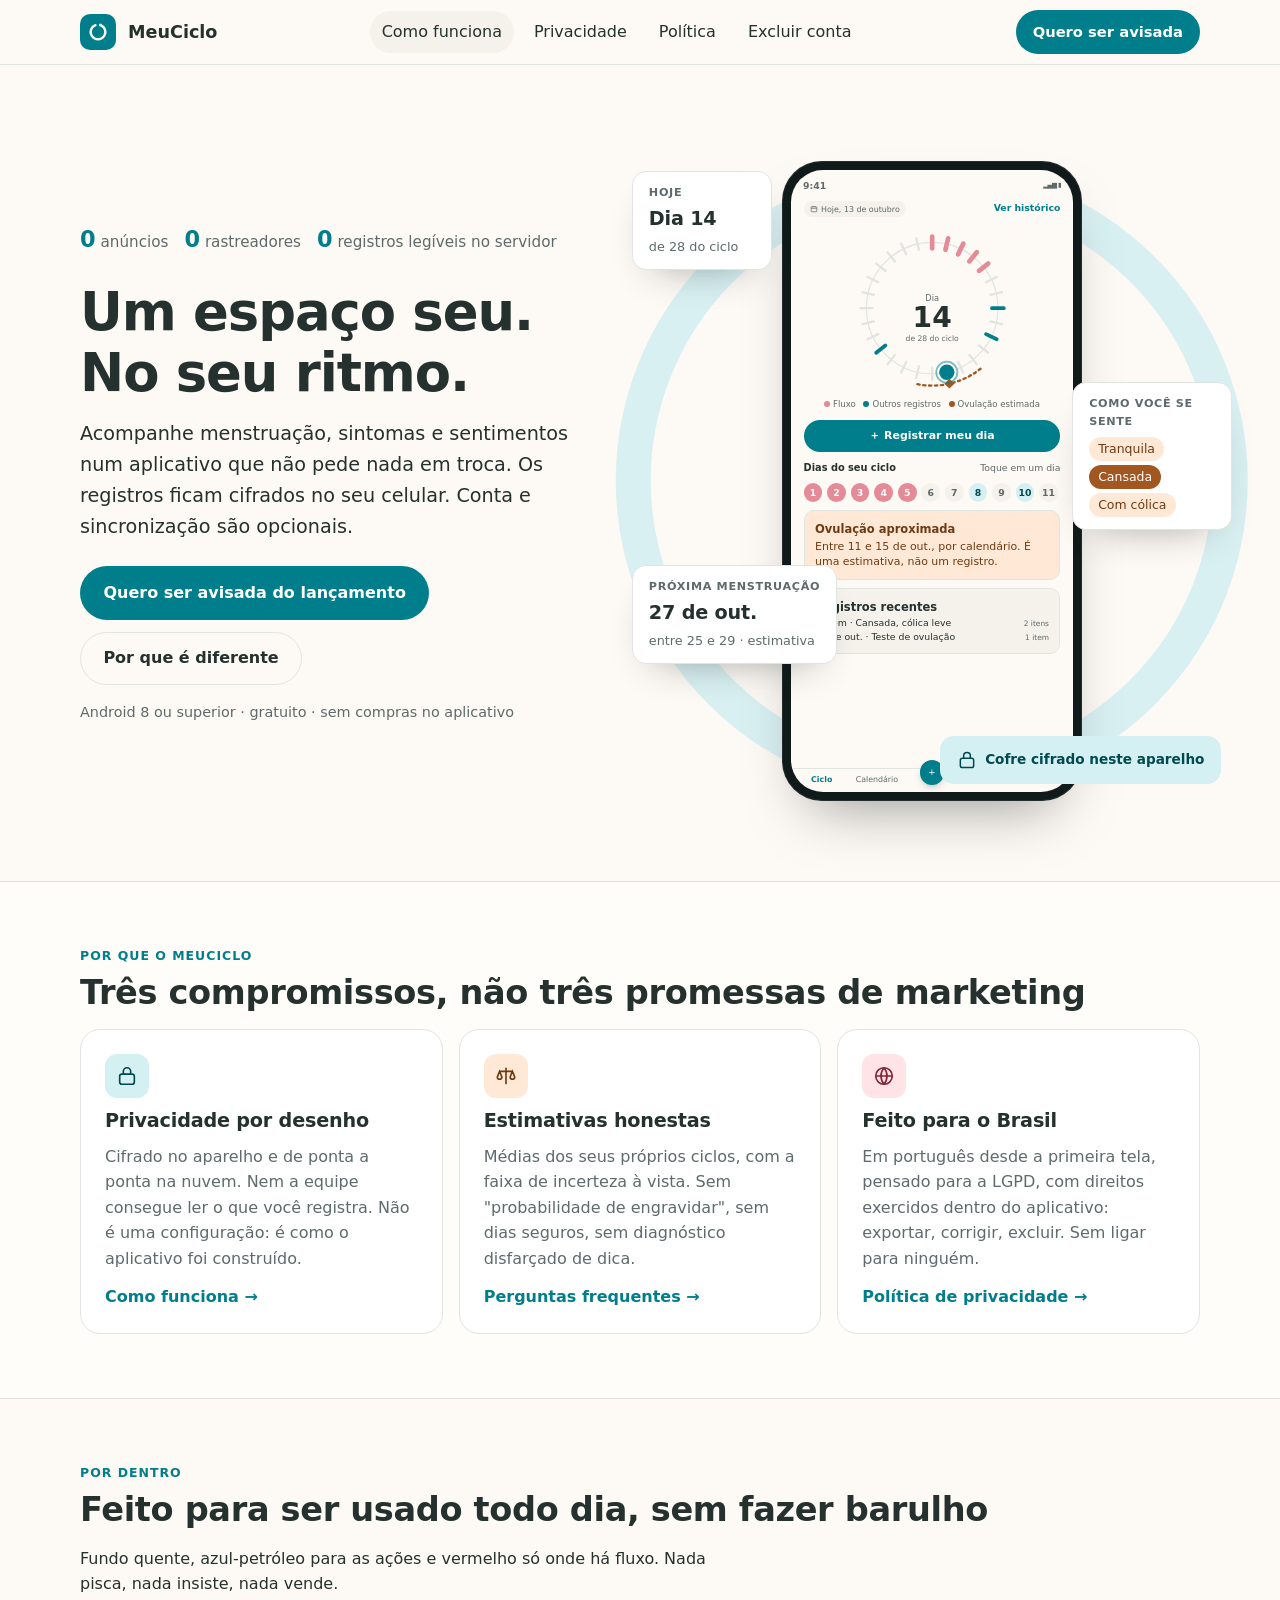
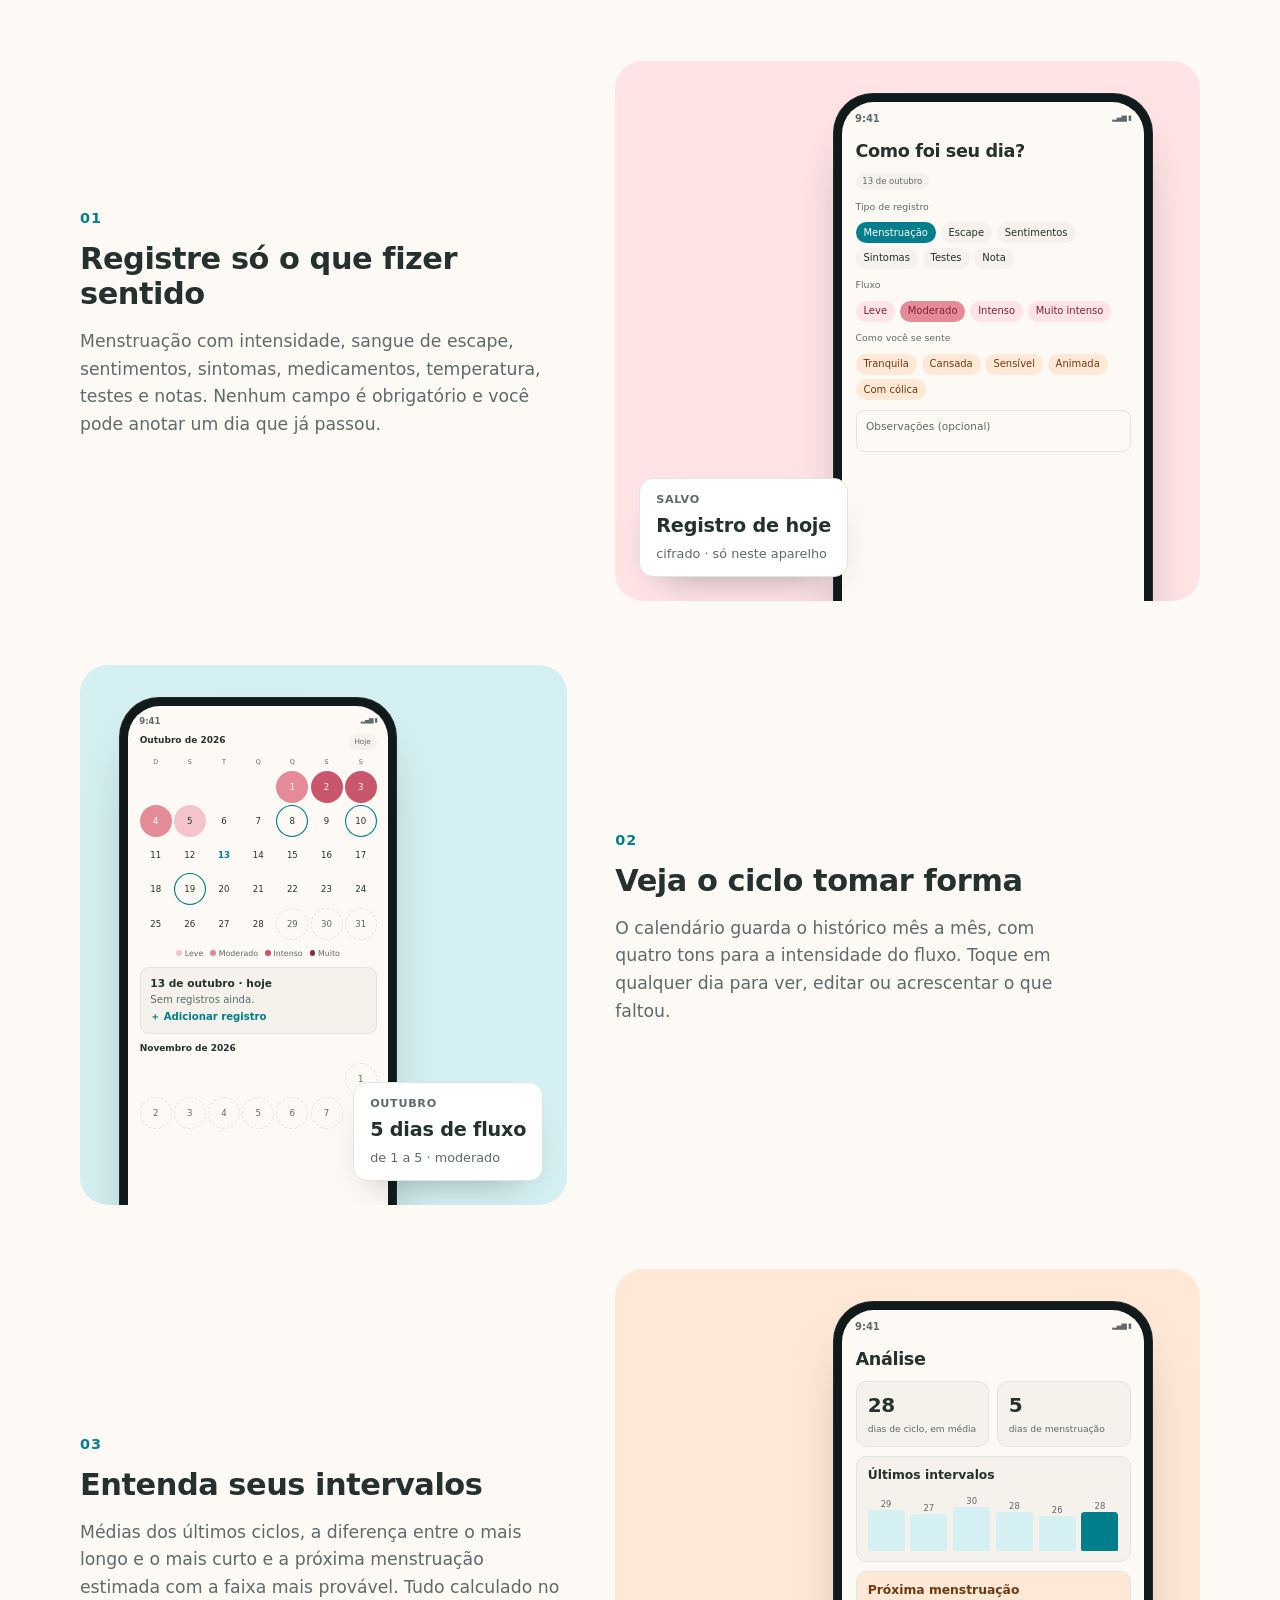
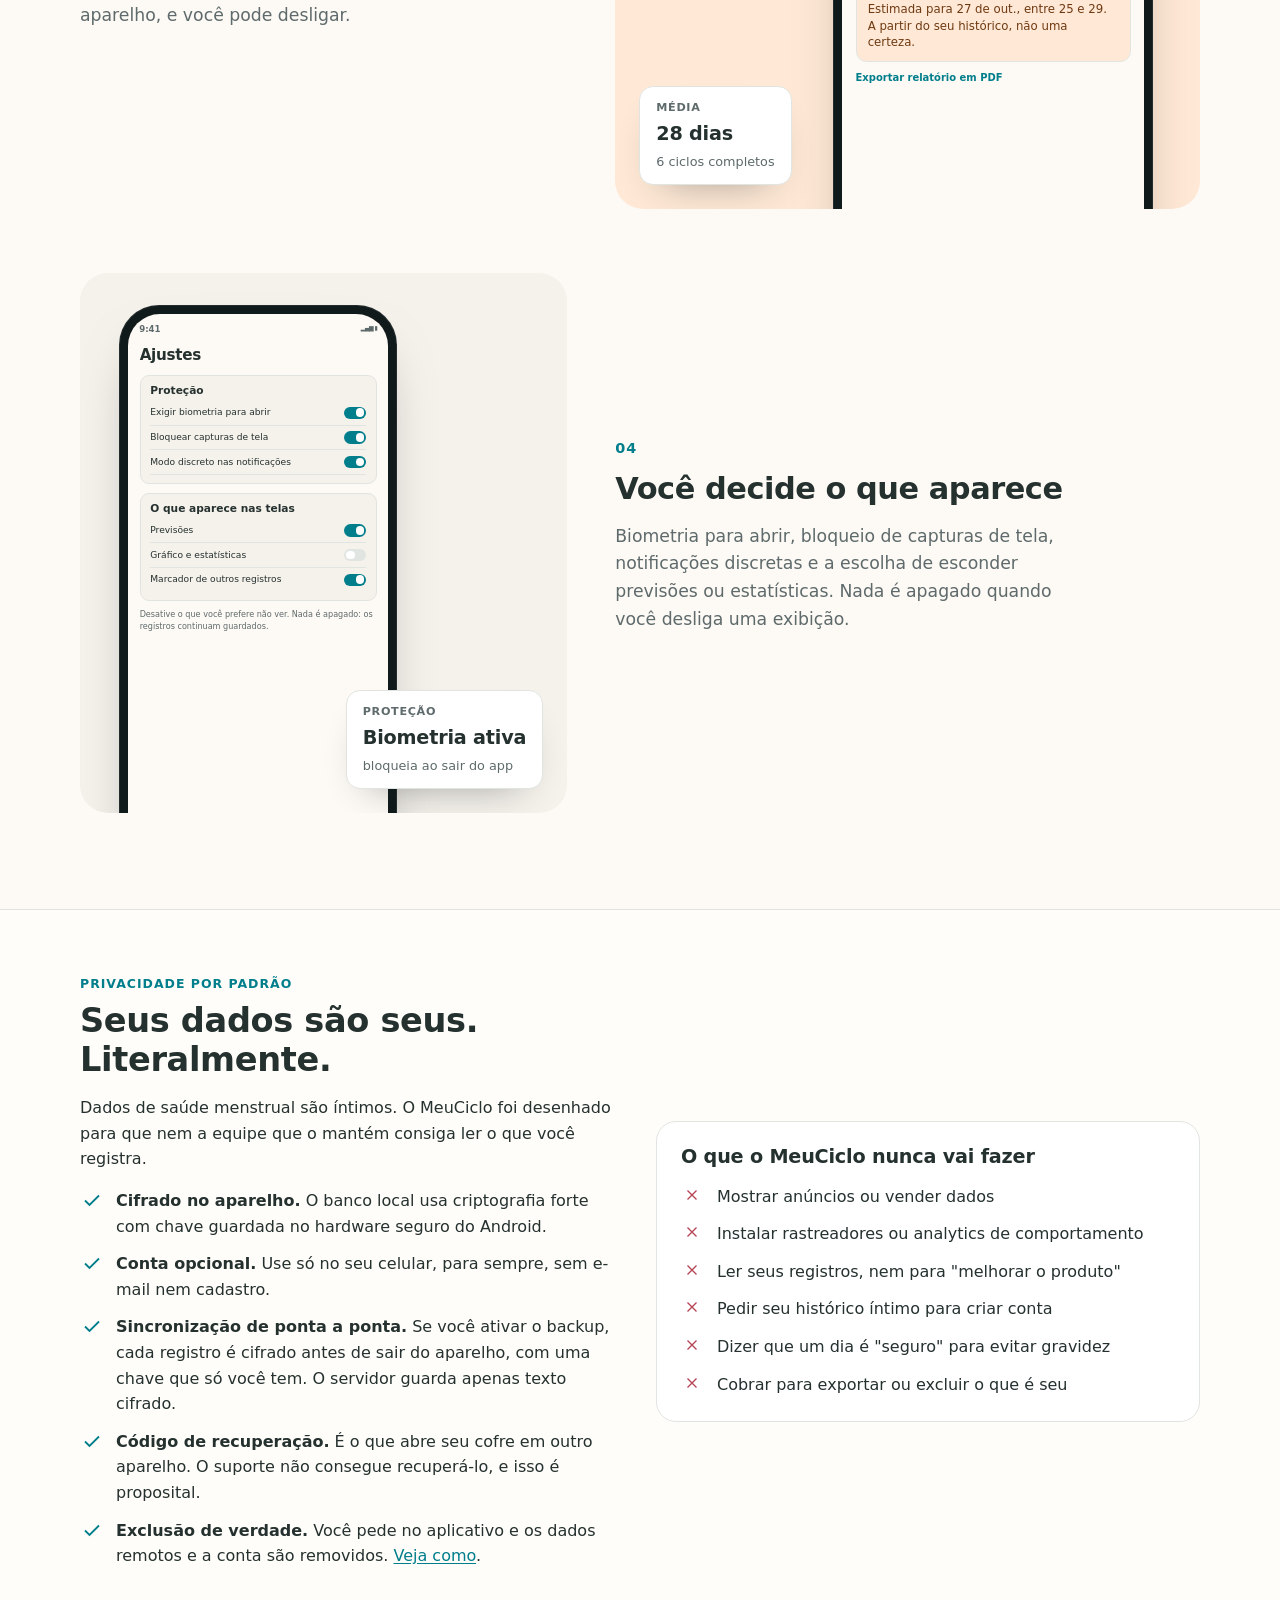
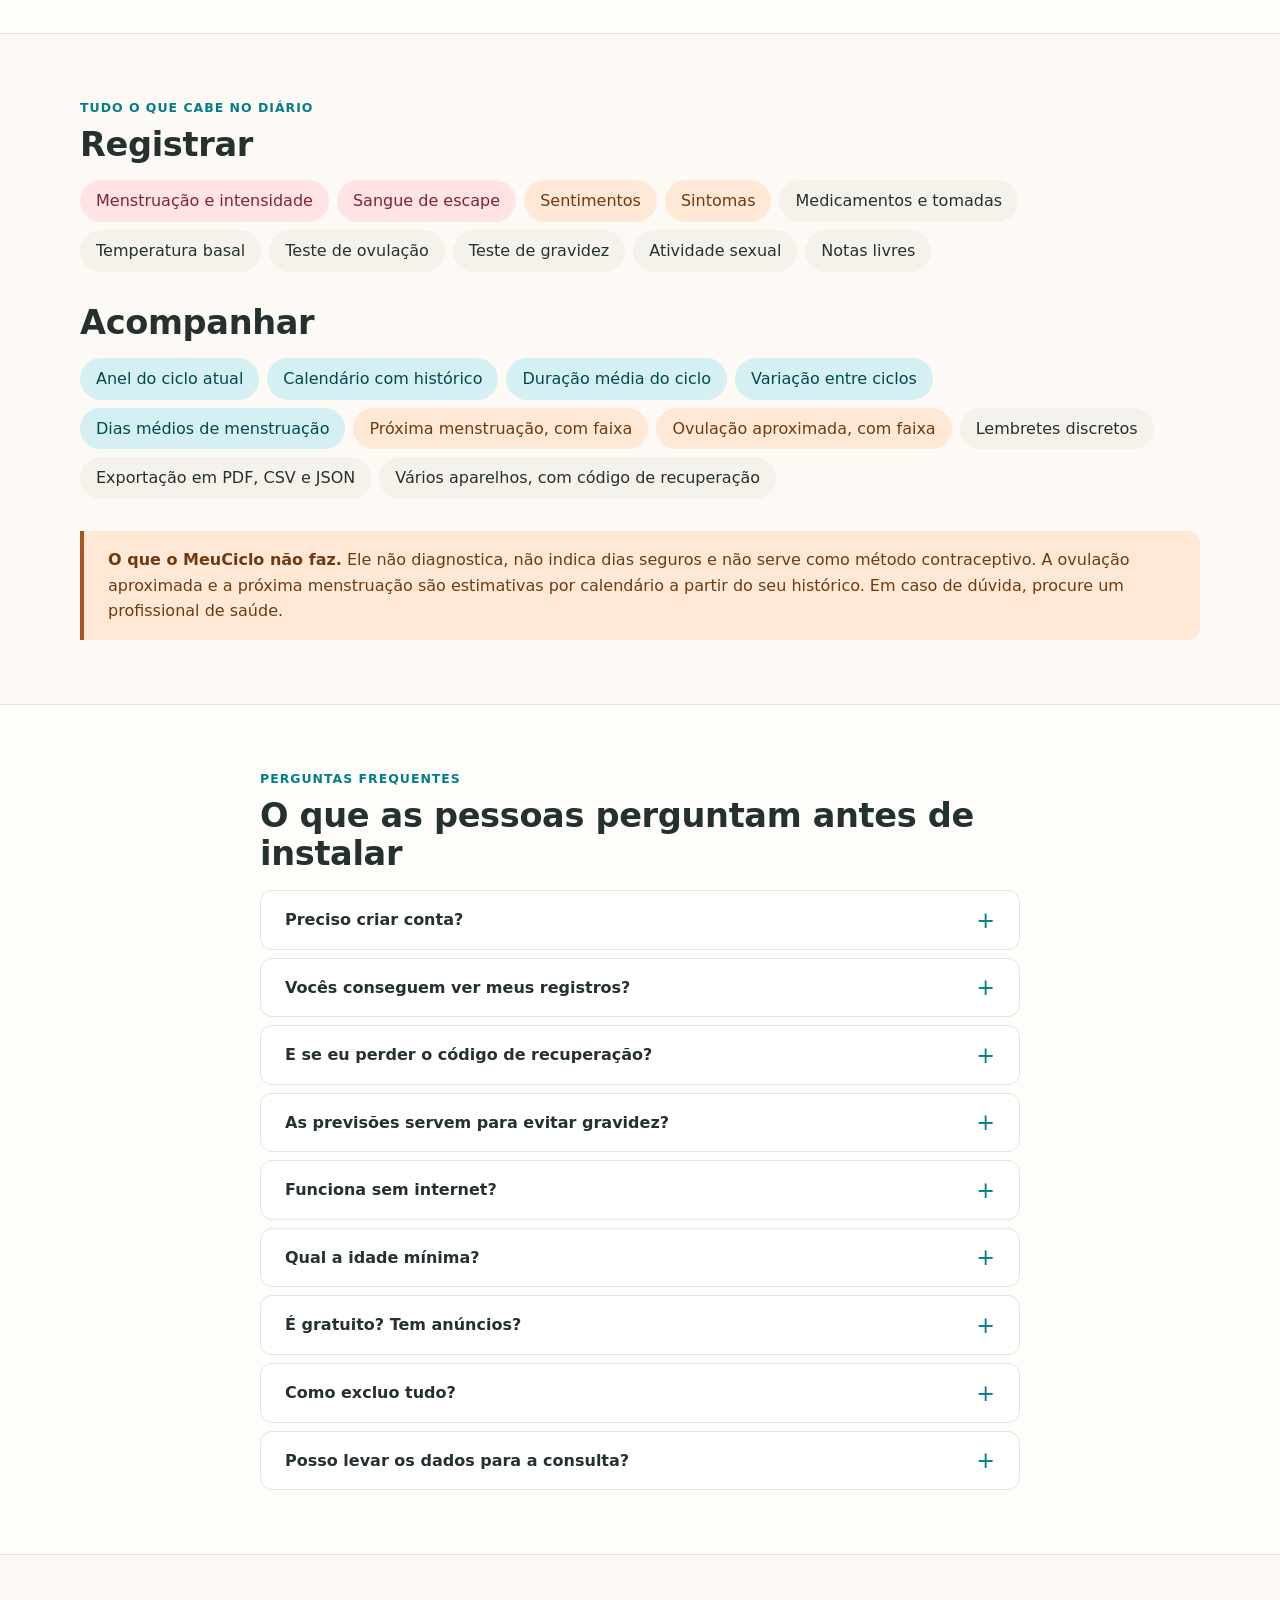
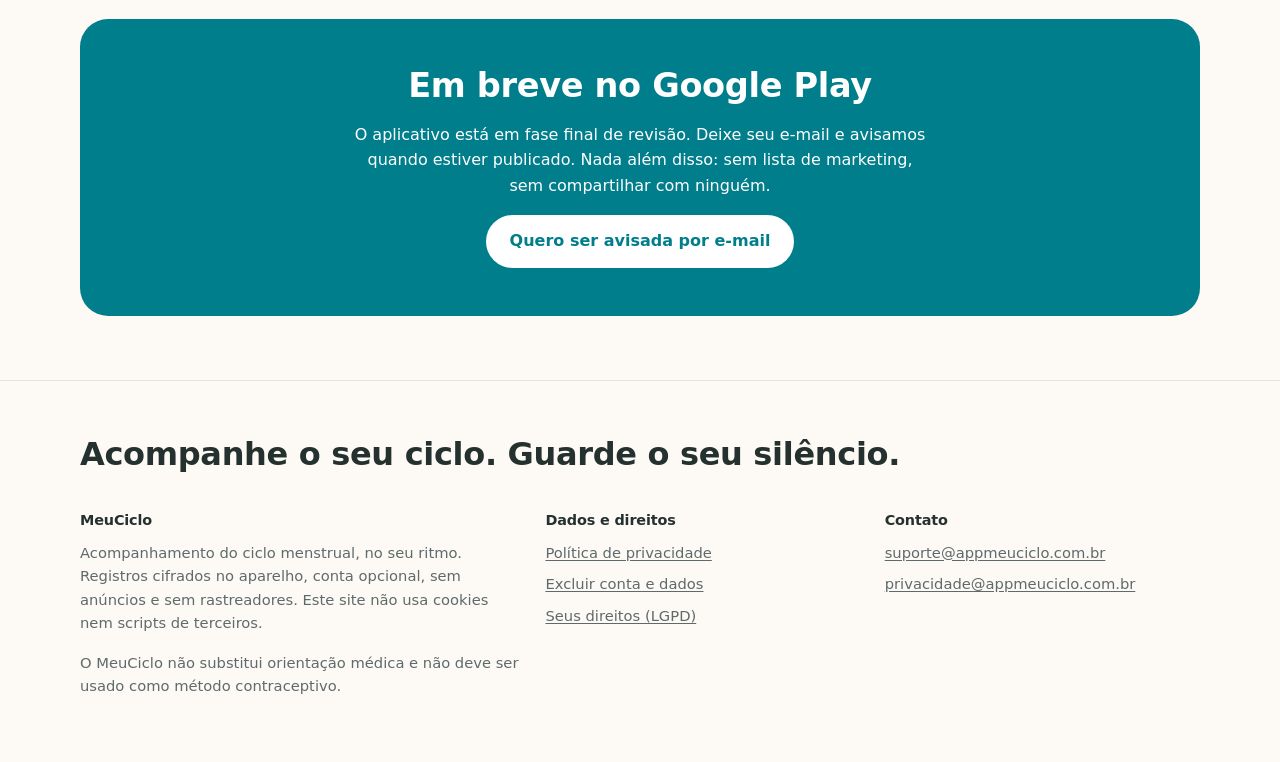
==== commit 81fd7bf8: "site: política e FAQ refletem a v1 restrita a maiores de 18 anos (ADR-0011) Atualiza o aviso de tran" ====
--- a/index.html
+++ b/index.html
@@ -5,7 +5,7 @@
 <meta name="viewport" content="width=device-width, initial-scale=1">
 <title>MeuCiclo — um espaço seu, no seu ritmo</title>
 <meta name="description" content="Aplicativo Android para acompanhar o ciclo menstrual com registros cifrados no aparelho, conta opcional, sem anúncios e sem rastreadores.">
-<link rel="icon" href="/assets/logo.svg" type="image/svg+xml">
+<link rel="icon" href="assets/logo.svg" type="image/svg+xml">
 <link rel="canonical" href="https://appmeuciclo.com.br/">
 <meta name="theme-color" content="#007E8B">
 <meta property="og:title" content="MeuCiclo — um espaço seu, no seu ritmo">
@@ -13,17 +13,17 @@
 <meta property="og:type" content="website">
 <meta property="og:url" content="https://appmeuciclo.com.br/">
 <meta property="og:locale" content="pt_BR">
-<link rel="stylesheet" href="/assets/styles.css">
+<link rel="stylesheet" href="assets/styles.css">
 </head>
 <body>
 <a class="skip" href="#conteudo">Ir para o conteúdo</a>
 <header class="top"><div class="wrap">
-  <a class="brand" href="/"><svg viewBox="0 0 108 108" aria-hidden="true"><rect width="108" height="108" fill="#007E8B"/><path d="M61.52,33.33 A22,22 0 1 1 46.48,33.33" fill="none" stroke="#F7F9F6" stroke-width="7" stroke-linecap="round"/><circle cx="61.52" cy="33.33" r="4.5" fill="#D6EBE1"/></svg> MeuCiclo</a>
+  <a class="brand" href="index.html"><svg viewBox="0 0 108 108" aria-hidden="true"><rect width="108" height="108" fill="#007E8B"/><path d="M61.52,33.33 A22,22 0 1 1 46.48,33.33" fill="none" stroke="#F7F9F6" stroke-width="7" stroke-linecap="round"/><circle cx="61.52" cy="33.33" r="4.5" fill="#D6EBE1"/></svg> MeuCiclo</a>
   <nav class="nav" aria-label="Principal">
-    <a href="/#como-funciona" aria-current="page">Como funciona</a>
-    <a href="/#privacidade">Privacidade</a>
-    <a href="/privacidade">Política</a>
-    <a href="/excluir-conta">Excluir conta</a>
+    <a href="index.html#como-funciona" aria-current="page">Como funciona</a>
+    <a href="index.html#privacidade">Privacidade</a>
+    <a href="privacidade.html">Política</a>
+    <a href="excluir-conta.html">Excluir conta</a>
   </nav>
   <a class="btn btn-primary btn-sm head-cta" href="#download">Quero ser avisada</a>
 </div></header>
@@ -66,7 +66,7 @@
   <div class="pillars">
     <a class="pillar" href="#privacidade"><span class="ic p"><svg viewBox="0 0 24 24" fill="none" stroke="currentColor" stroke-width="1.8" aria-hidden="true"><rect x="4" y="10" width="16" height="11" rx="2.5"/><path d="M8 10V7a4 4 0 0 1 8 0v3"/></svg></span><h3>Privacidade por desenho</h3><p>Cifrado no aparelho e de ponta a ponta na nuvem. Nem a equipe consegue ler o que você registra. Não é uma configuração: é como o aplicativo foi construído.</p><span class="more">Como funciona</span></a>
     <a class="pillar" href="#faq"><span class="ic w"><svg viewBox="0 0 24 24" fill="none" stroke="currentColor" stroke-width="1.8" aria-hidden="true"><path d="M12 3v18M5 7h14M5 7l-2.5 6a2.5 2.5 0 0 0 5 0L5 7zM19 7l-2.5 6a2.5 2.5 0 0 0 5 0L19 7z"/></svg></span><h3>Estimativas honestas</h3><p>Médias dos seus próprios ciclos, com a faixa de incerteza à vista. Sem "probabilidade de engravidar", sem dias seguros, sem diagnóstico disfarçado de dica.</p><span class="more">Perguntas frequentes</span></a>
-    <a class="pillar" href="/privacidade"><span class="ic f"><svg viewBox="0 0 24 24" fill="none" stroke="currentColor" stroke-width="1.8" aria-hidden="true"><circle cx="12" cy="12" r="9"/><path d="M3.5 12h17M12 3a14 14 0 0 1 0 18M12 3a14 14 0 0 0 0 18"/></svg></span><h3>Feito para o Brasil</h3><p>Em português desde a primeira tela, pensado para a LGPD, com direitos exercidos dentro do aplicativo: exportar, corrigir, excluir. Sem ligar para ninguém.</p><span class="more">Política de privacidade</span></a>
+    <a class="pillar" href="privacidade.html"><span class="ic f"><svg viewBox="0 0 24 24" fill="none" stroke="currentColor" stroke-width="1.8" aria-hidden="true"><circle cx="12" cy="12" r="9"/><path d="M3.5 12h17M12 3a14 14 0 0 1 0 18M12 3a14 14 0 0 0 0 18"/></svg></span><h3>Feito para o Brasil</h3><p>Em português desde a primeira tela, pensado para a LGPD, com direitos exercidos dentro do aplicativo: exportar, corrigir, excluir. Sem ligar para ninguém.</p><span class="more">Política de privacidade</span></a>
   </div>
 </div></section>
 
@@ -140,7 +140,7 @@
         <li><svg viewBox="0 0 24 24" fill="none" stroke="currentColor" stroke-width="1.8" aria-hidden="true"><path d="M5 12.5l4.5 4.5L19 7.5"/></svg><span><strong>Conta opcional.</strong> Use só no seu celular, para sempre, sem e-mail nem cadastro.</span></li>
         <li><svg viewBox="0 0 24 24" fill="none" stroke="currentColor" stroke-width="1.8" aria-hidden="true"><path d="M5 12.5l4.5 4.5L19 7.5"/></svg><span><strong>Sincronização de ponta a ponta.</strong> Se você ativar o backup, cada registro é cifrado antes de sair do aparelho, com uma chave que só você tem. O servidor guarda apenas texto cifrado.</span></li>
         <li><svg viewBox="0 0 24 24" fill="none" stroke="currentColor" stroke-width="1.8" aria-hidden="true"><path d="M5 12.5l4.5 4.5L19 7.5"/></svg><span><strong>Código de recuperação.</strong> É o que abre seu cofre em outro aparelho. O suporte não consegue recuperá-lo, e isso é proposital.</span></li>
-        <li><svg viewBox="0 0 24 24" fill="none" stroke="currentColor" stroke-width="1.8" aria-hidden="true"><path d="M5 12.5l4.5 4.5L19 7.5"/></svg><span><strong>Exclusão de verdade.</strong> Você pede no aplicativo e os dados remotos e a conta são removidos. <a href="/excluir-conta">Veja como</a>.</span></li>
+        <li><svg viewBox="0 0 24 24" fill="none" stroke="currentColor" stroke-width="1.8" aria-hidden="true"><path d="M5 12.5l4.5 4.5L19 7.5"/></svg><span><strong>Exclusão de verdade.</strong> Você pede no aplicativo e os dados remotos e a conta são removidos. <a href="excluir-conta.html">Veja como</a>.</span></li>
       </ul>
     </div>
     <div class="never">
@@ -181,8 +181,9 @@
     <details><summary>E se eu perder o código de recuperação?</summary><p>Enquanto você tiver um aparelho com o aplicativo aberto, seus dados continuam lá e você pode exportá-los. Sem o código e sem nenhum aparelho vinculado, o cofre na nuvem não pode ser aberto por ninguém, nem por nós. É o preço de ninguém mais poder ler seus dados. Guarde o código num lugar seguro assim que ele aparecer.</p></details>
     <details><summary>As previsões servem para evitar gravidez?</summary><p>Não. A próxima menstruação e a ovulação aproximada são estimativas por calendário, a partir dos seus intervalos anteriores, e vêm sempre com uma faixa de incerteza. O MeuCiclo não identifica dias seguros nem substitui métodos contraceptivos ou orientação médica.</p></details>
     <details><summary>Funciona sem internet?</summary><p>Sim. Registrar, consultar o calendário, ver as médias e exportar funcionam em modo avião. A internet só é usada se você ativar a sincronização ou enviar uma mensagem ao suporte.</p></details>
-    <details><summary>É gratuito? Tem anúncios?</summary><p>É gratuito, sem anúncios, sem compras no aplicativo e sem venda de dados. Não há plano pago que destrave recursos.</p></details>
-    <details><summary>Como excluo tudo?</summary><p>Em Perfil → Privacidade e seus dados → Solicitar exclusão da conta. Os dados remotos e a conta são removidos; a cópia local você apaga ao sair ou desinstalar. O passo a passo está em <a href="/excluir-conta">Excluir conta</a>.</p></details>
+    <details><summary>Qual a idade mínima?</summary><p>Nesta versão o MeuCiclo é para maiores de 18 anos. O acesso para adolescentes está planejado e depende de uma revisão de privacidade em andamento — os detalhes estão na <a href="privacidade.html#menores">política de privacidade</a>.</p></details>
+<details><summary>É gratuito? Tem anúncios?</summary><p>É gratuito, sem anúncios, sem compras no aplicativo e sem venda de dados. Não há plano pago que destrave recursos.</p></details>
+    <details><summary>Como excluo tudo?</summary><p>Em Perfil → Privacidade e seus dados → Solicitar exclusão da conta. Os dados remotos e a conta são removidos; a cópia local você apaga ao sair ou desinstalar. O passo a passo está em <a href="excluir-conta.html">Excluir conta</a>.</p></details>
     <details><summary>Posso levar os dados para a consulta?</summary><p>Sim. Exporte um relatório em PDF, ou os dados em CSV e JSON, direto do aparelho. O arquivo vai para onde você escolher, e só você decide com quem compartilhar.</p></details>
   </div>
 </div></section>
@@ -204,9 +205,9 @@
   <div>
     <h3>Dados e direitos</h3>
     <ul>
-      <li><a href="/privacidade">Política de privacidade</a></li>
-      <li><a href="/excluir-conta">Excluir conta e dados</a></li>
-      <li><a href="/privacidade#direitos">Seus direitos (LGPD)</a></li>
+      <li><a href="privacidade.html">Política de privacidade</a></li>
+      <li><a href="excluir-conta.html">Excluir conta e dados</a></li>
+      <li><a href="privacidade.html#direitos">Seus direitos (LGPD)</a></li>
     </ul>
   </div>
   <div>
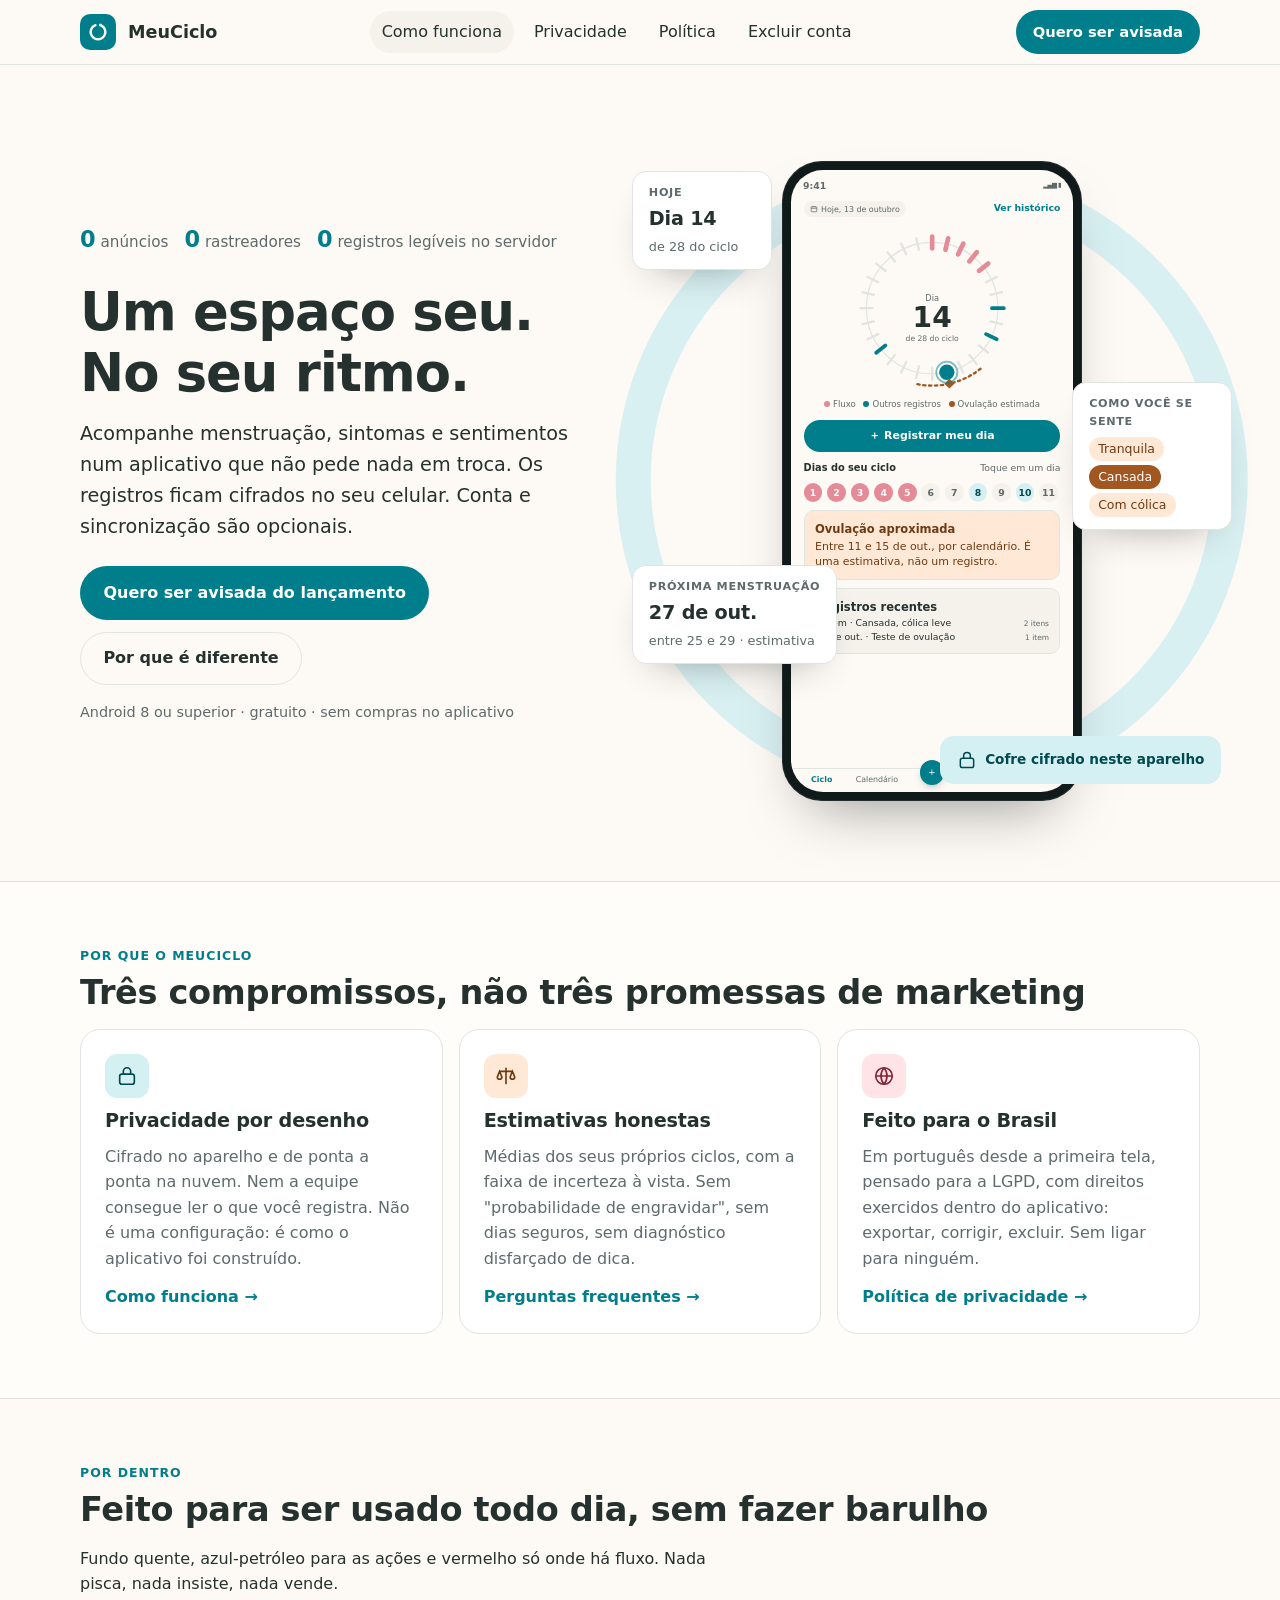
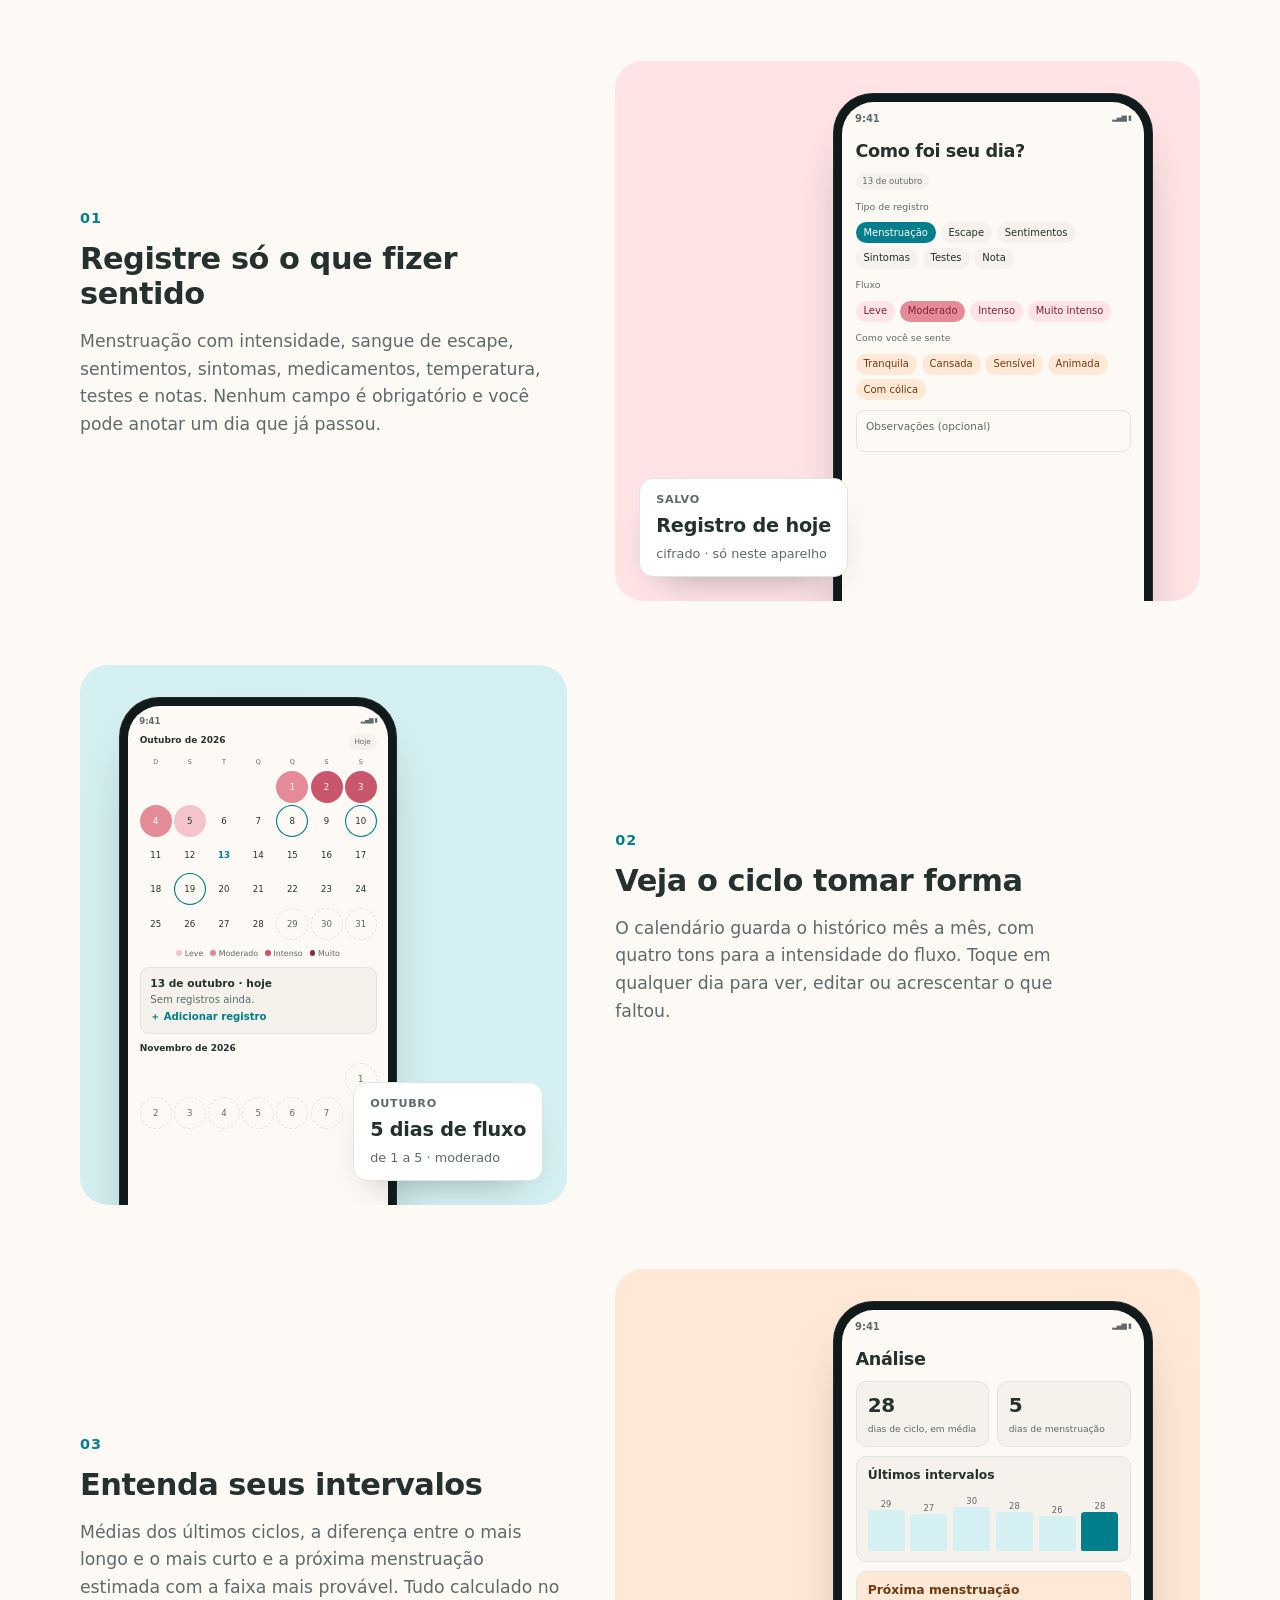
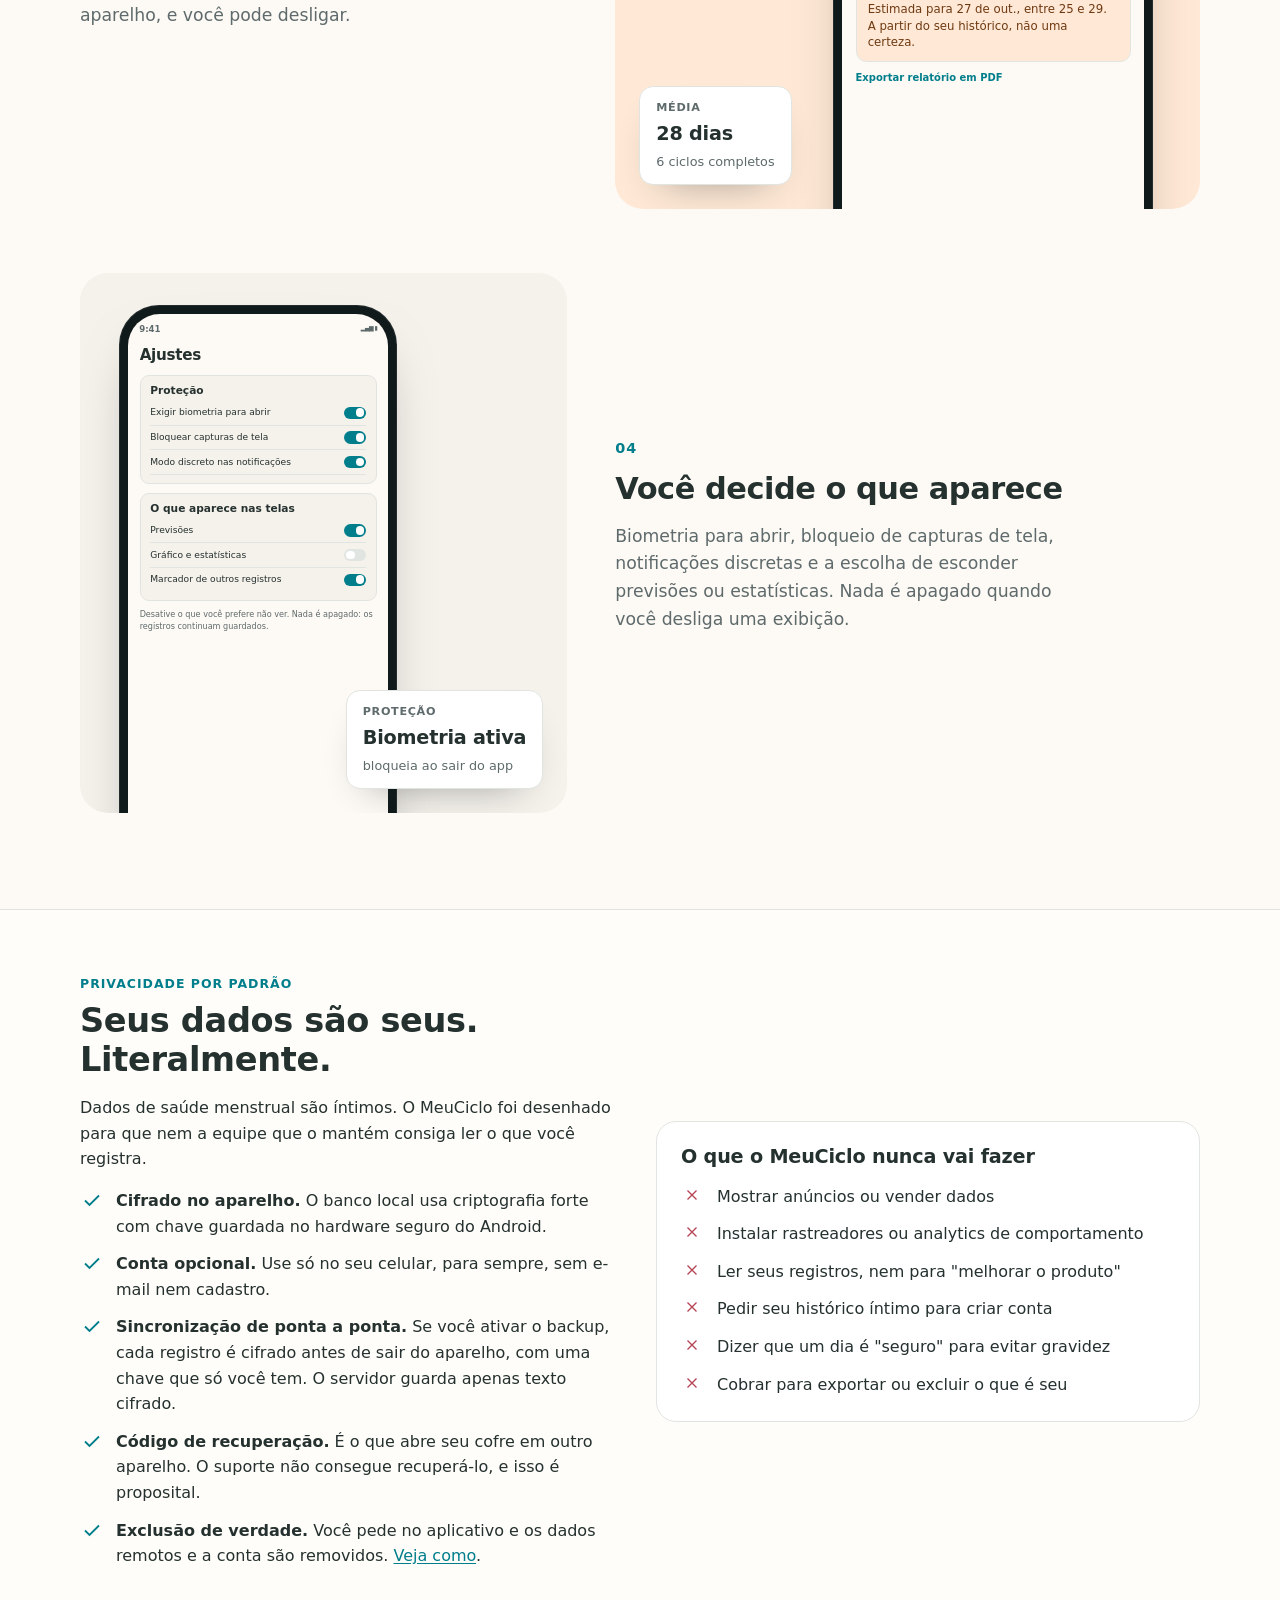
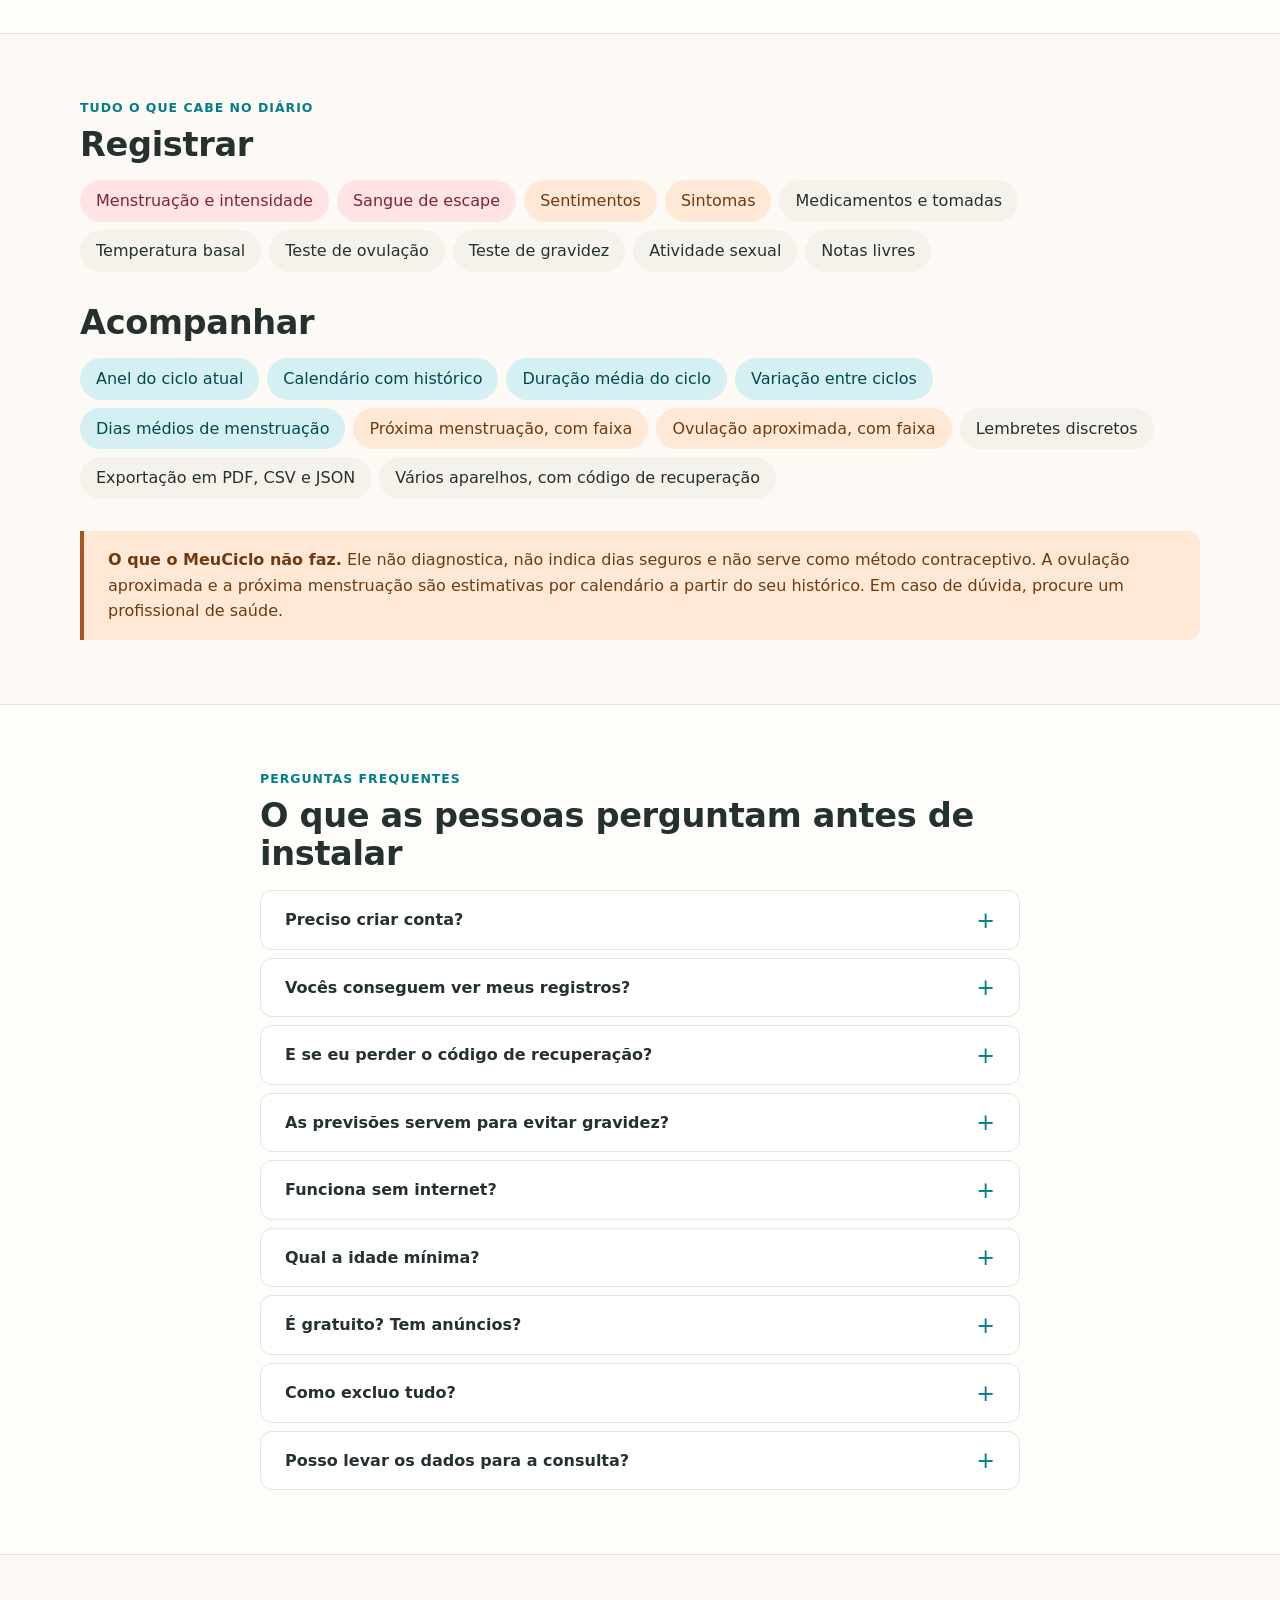
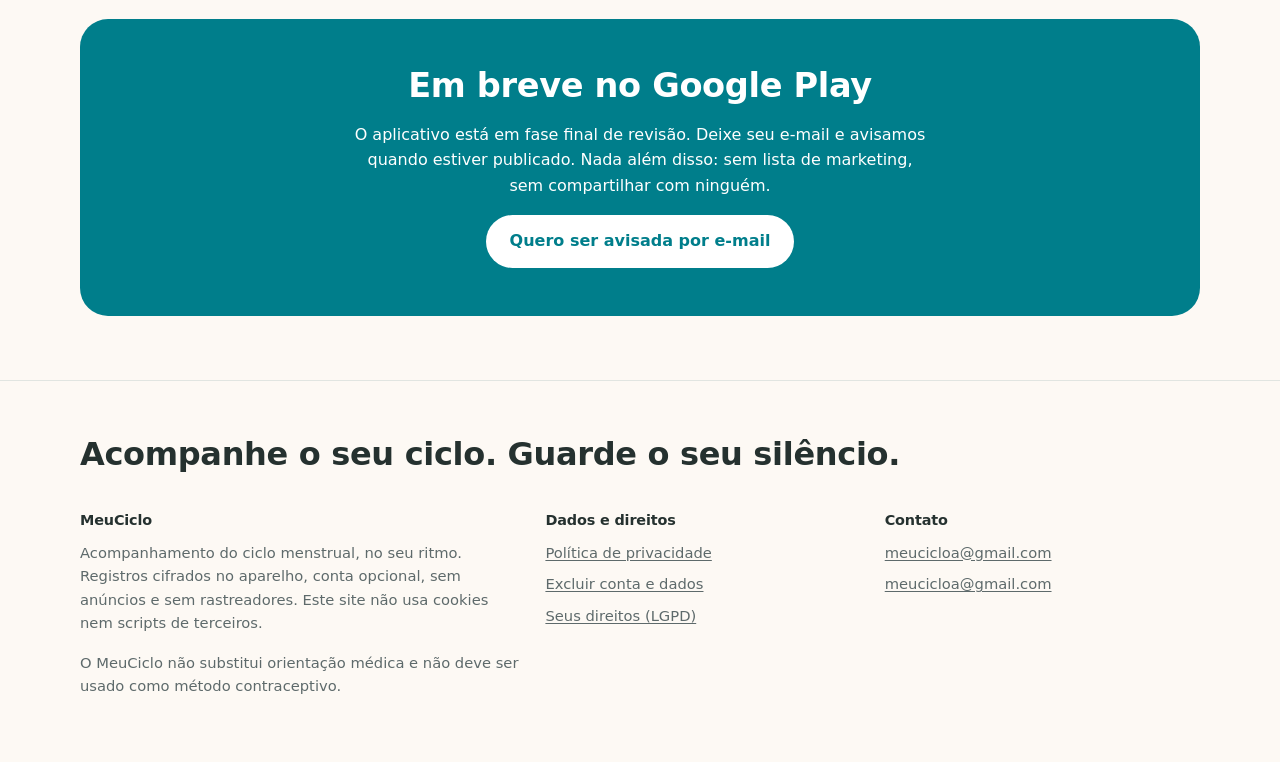
==== commit 07ed2e8a: "site: caixa única meucicloa@gmail.com para suporte e privacidade Co-Authored-By: Claude Fable 5 <nor" ====
--- a/index.html
+++ b/index.html
@@ -192,7 +192,7 @@
   <div class="cta-band">
     <h2>Em breve no Google Play</h2>
     <p>O aplicativo está em fase final de revisão. Deixe seu e-mail e avisamos quando estiver publicado. Nada além disso: sem lista de marketing, sem compartilhar com ninguém.</p>
-    <a class="btn btn-primary" href="mailto:suporte@appmeuciclo.com.br?subject=Quero%20ser%20avisada%20do%20lan%C3%A7amento">Quero ser avisada por e-mail</a>
+    <a class="btn btn-primary" href="mailto:meucicloa@gmail.com?subject=Quero%20ser%20avisada%20do%20lan%C3%A7amento">Quero ser avisada por e-mail</a>
   </div>
 </div></section>
 </main>
@@ -213,8 +213,8 @@
   <div>
     <h3>Contato</h3>
     <ul>
-      <li><a href="mailto:suporte@appmeuciclo.com.br">suporte@appmeuciclo.com.br</a></li>
-      <li><a href="mailto:privacidade@appmeuciclo.com.br">privacidade@appmeuciclo.com.br</a></li>
+      <li><a href="mailto:meucicloa@gmail.com">meucicloa@gmail.com</a></li>
+      <li><a href="mailto:meucicloa@gmail.com">meucicloa@gmail.com</a></li>
     </ul>
   </div>
 </div></footer>
